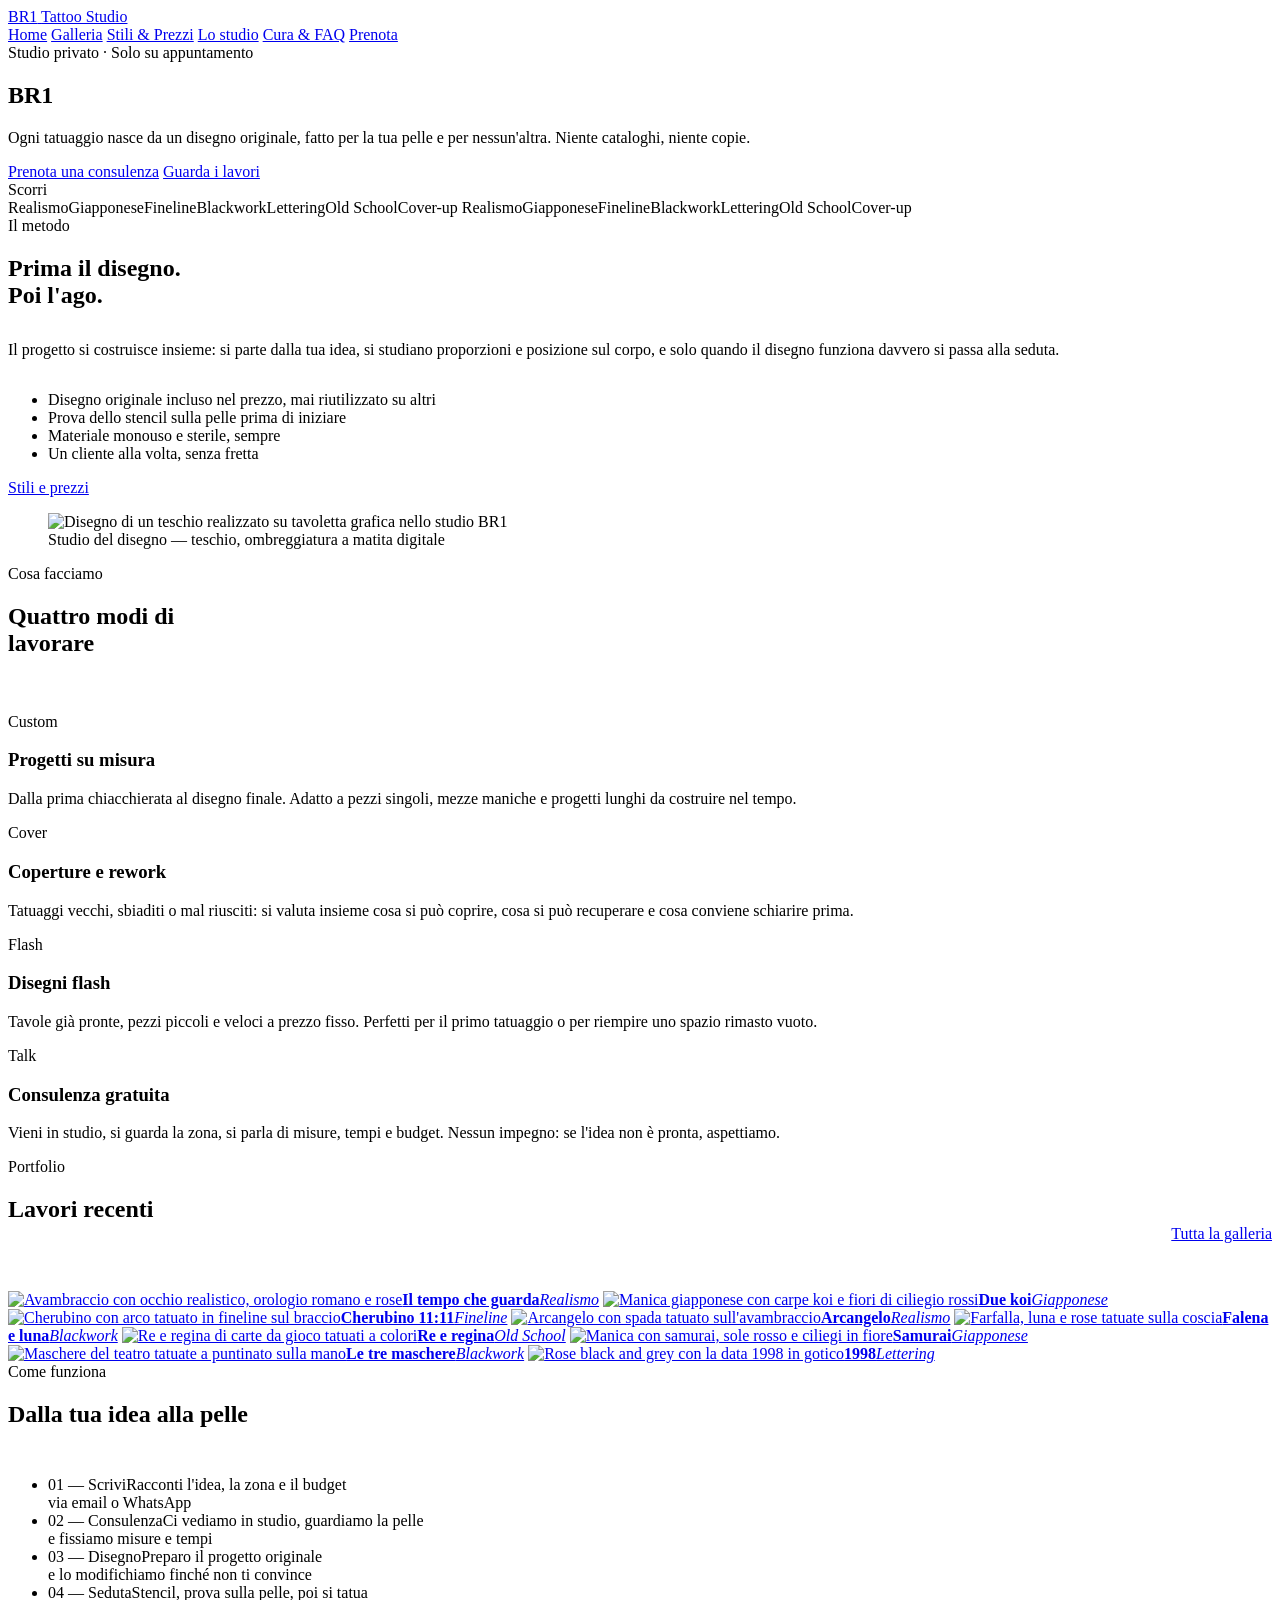
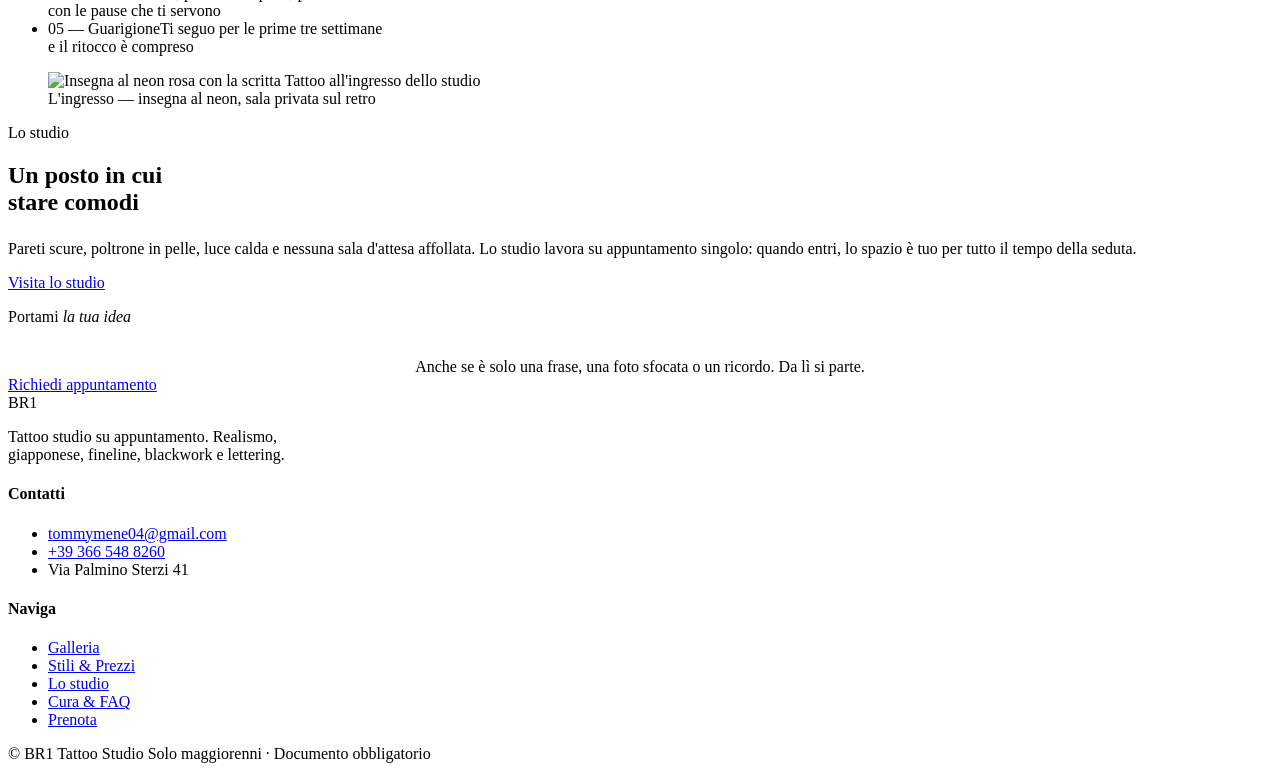
==== index.html @ d2544e3d "Add files via upload" ====
<!DOCTYPE html>
<html lang="it">
<head>
<meta charset="utf-8">
<meta name="viewport" content="width=device-width,initial-scale=1">
<title>BR1 Tattoo Studio — Tatuaggi su misura</title>
<meta name="description" content="BR1 Tattoo Studio: realismo, giapponese, fineline e blackwork. Progetti disegnati su misura, studio privato e su appuntamento in Via Palmino Sterzi 41.">
<link rel="preconnect" href="https://fonts.googleapis.com">
<link rel="preconnect" href="https://fonts.gstatic.com" crossorigin>
<link href="https://fonts.googleapis.com/css2?family=Big+Shoulders+Display:wght@400;700;800&family=Space+Mono:wght@400;700&family=Spectral:ital,wght@0,300;0,400;1,300&family=UnifrakturMaguntia&display=swap" rel="stylesheet">
<link rel="stylesheet" href="css/style.css">
</head>
<body>
<div class="progress"></div>

<header class="site-head">
  <a class="brand" href="index.html">
    <span class="brand__mark">BR1</span>
    <span class="brand__tag">Tattoo Studio</span>
  </a>
  <input type="checkbox" id="nav-toggle" class="nav-toggle" hidden>
  <label class="burger" for="nav-toggle" aria-label="Apri il menu"><span></span><span></span><span></span></label>
  <nav class="nav">
    <a class="is-current" href="index.html">Home</a>
    <a href="galleria.html">Galleria</a>
    <a href="stili.html">Stili &amp; Prezzi</a>
    <a href="studio.html">Lo studio</a>
    <a href="cura.html">Cura &amp; FAQ</a>
    <a href="contatti.html">Prenota</a>
  </nav>
</header>

<main>

  <!-- HERO -->
  <section class="hero">
    <div class="hero__bg" style="background-image:url('img/studio-interno.jpg')"></div>
    <div class="hero__grain"></div>
    <div class="hero__inner">
      <span class="eyebrow">Studio privato · Solo su appuntamento</span>
      <h1 class="hero__title">BR1</h1>
      <div class="hero__meta">
        <p class="lead">Ogni tatuaggio nasce da un disegno originale, fatto per la tua pelle e per nessun'altra. Niente cataloghi, niente copie.</p>
        <div class="btn-row" style="margin:0">
          <a class="btn btn--neon" href="contatti.html"><span>Prenota una consulenza</span></a>
          <a class="btn" href="galleria.html"><span>Guarda i lavori</span></a>
        </div>
      </div>
    </div>
    <span class="hero__scroll">Scorri</span>
  </section>

  <!-- MARQUEE -->
  <div class="marquee" aria-hidden="true">
    <div class="marquee__track">
      <span>Realismo</span><span>Giapponese</span><span>Fineline</span><span>Blackwork</span><span>Lettering</span><span>Old School</span><span>Cover-up</span>
      <span>Realismo</span><span>Giapponese</span><span>Fineline</span><span>Blackwork</span><span>Lettering</span><span>Old School</span><span>Cover-up</span>
    </div>
  </div>

  <!-- MANIFESTO -->
  <section class="section">
    <div class="wrap split split--wide-left">
      <div class="reveal">
        <span class="eyebrow">Il metodo</span>
        <h2 class="mask"><span>Prima il disegno.<br>Poi l'ago.</span></h2>
        <div class="ink-line" style="margin:2rem 0"></div>
        <p class="lead">Il progetto si costruisce insieme: si parte dalla tua idea, si studiano proporzioni e posizione sul corpo, e solo quando il disegno funziona davvero si passa alla seduta.</p>
        <ul class="ticks" style="margin-top:2rem">
          <li>Disegno originale incluso nel prezzo, mai riutilizzato su altri</li>
          <li>Prova dello stencil sulla pelle prima di iniziare</li>
          <li>Materiale monouso e sterile, sempre</li>
          <li>Un cliente alla volta, senza fretta</li>
        </ul>
        <div class="btn-row"><a class="btn" href="stili.html"><span>Stili e prezzi</span></a></div>
      </div>
      <figure class="figure reveal" data-d="2">
        <img src="img/disegno-teschio.jpg" alt="Disegno di un teschio realizzato su tavoletta grafica nello studio BR1">
        <figcaption>Studio del disegno — teschio, ombreggiatura a matita digitale</figcaption>
      </figure>
    </div>
  </section>

  <!-- SERVIZI -->
  <section class="section panel">
    <div class="panel__bg" style="background-image:url('img/inchiostro.jpg')"></div>
    <div class="wrap">
      <span class="eyebrow reveal">Cosa facciamo</span>
      <h2 class="reveal" style="max-width:16ch">Quattro modi di lavorare</h2>
      <div class="grid grid--3" style="margin-top:3.5rem">
        <article class="card reveal">
          <span class="card__num">Custom</span>
          <h3>Progetti su misura</h3>
          <p>Dalla prima chiacchierata al disegno finale. Adatto a pezzi singoli, mezze maniche e progetti lunghi da costruire nel tempo.</p>
        </article>
        <article class="card reveal" data-d="1">
          <span class="card__num">Cover</span>
          <h3>Coperture e rework</h3>
          <p>Tatuaggi vecchi, sbiaditi o mal riusciti: si valuta insieme cosa si può coprire, cosa si può recuperare e cosa conviene schiarire prima.</p>
        </article>
        <article class="card reveal" data-d="2">
          <span class="card__num">Flash</span>
          <h3>Disegni flash</h3>
          <p>Tavole già pronte, pezzi piccoli e veloci a prezzo fisso. Perfetti per il primo tatuaggio o per riempire uno spazio rimasto vuoto.</p>
        </article>
        <article class="card reveal" data-d="3">
          <span class="card__num">Talk</span>
          <h3>Consulenza gratuita</h3>
          <p>Vieni in studio, si guarda la zona, si parla di misure, tempi e budget. Nessun impegno: se l'idea non è pronta, aspettiamo.</p>
        </article>
      </div>
    </div>
  </section>

  <!-- LAVORI RECENTI -->
  <section class="section">
    <div class="wrap">
      <div style="display:flex;flex-wrap:wrap;gap:1.5rem;justify-content:space-between;align-items:flex-end;margin-bottom:3rem">
        <div class="reveal">
          <span class="eyebrow">Portfolio</span>
          <h2 class="mask"><span>Lavori recenti</span></h2>
        </div>
        <a class="btn reveal" href="galleria.html"><span>Tutta la galleria</span></a>
      </div>
      <div class="works">
        <a class="work reveal" href="galleria.html"><img src="img/realismo-occhio-orologio.jpg" alt="Avambraccio con occhio realistico, orologio romano e rose"><span class="work__label"><strong>Il tempo che guarda</strong><em>Realismo</em></span></a>
        <a class="work reveal" data-d="1" href="galleria.html"><img src="img/giapponese-koi.jpg" alt="Manica giapponese con carpe koi e fiori di ciliegio rossi"><span class="work__label"><strong>Due koi</strong><em>Giapponese</em></span></a>
        <a class="work reveal" data-d="2" href="galleria.html"><img src="img/fineline-cherubino.jpg" alt="Cherubino con arco tatuato in fineline sul braccio"><span class="work__label"><strong>Cherubino 11:11</strong><em>Fineline</em></span></a>
        <a class="work reveal" href="galleria.html"><img src="img/realismo-arcangelo.jpg" alt="Arcangelo con spada tatuato sull'avambraccio"><span class="work__label"><strong>Arcangelo</strong><em>Realismo</em></span></a>
        <a class="work reveal" data-d="1" href="galleria.html"><img src="img/dark-farfalla.jpg" alt="Farfalla, luna e rose tatuate sulla coscia"><span class="work__label"><strong>Falena e luna</strong><em>Blackwork</em></span></a>
        <a class="work reveal" data-d="2" href="galleria.html"><img src="img/oldschool-carte.jpg" alt="Re e regina di carte da gioco tatuati a colori"><span class="work__label"><strong>Re e regina</strong><em>Old School</em></span></a>
        <a class="work reveal" href="galleria.html"><img src="img/giapponese-samurai.jpg" alt="Manica con samurai, sole rosso e ciliegi in fiore"><span class="work__label"><strong>Samurai</strong><em>Giapponese</em></span></a>
        <a class="work reveal" data-d="1" href="galleria.html"><img src="img/blackwork-maschere.jpg" alt="Maschere del teatro tatuate a puntinato sulla mano"><span class="work__label"><strong>Le tre maschere</strong><em>Blackwork</em></span></a>
        <a class="work reveal" data-d="2" href="galleria.html"><img src="img/lettering-1998.jpg" alt="Rose black and grey con la data 1998 in gotico"><span class="work__label"><strong>1998</strong><em>Lettering</em></span></a>
      </div>
    </div>
  </section>

  <!-- PROCESSO -->
  <section class="section panel panel--oxide">
    <div class="panel__bg" style="background-image:url('img/stencil.jpg')"></div>
    <div class="wrap">
      <span class="eyebrow reveal">Come funziona</span>
      <h2 class="reveal">Dalla tua idea alla pelle</h2>
      <ul class="list-lines" style="margin-top:3rem">
        <li class="reveal"><span>01 — Scrivi</span><span>Racconti l'idea, la zona e il budget<br>via email o WhatsApp</span></li>
        <li class="reveal" data-d="1"><span>02 — Consulenza</span><span>Ci vediamo in studio, guardiamo la pelle<br>e fissiamo misure e tempi</span></li>
        <li class="reveal" data-d="2"><span>03 — Disegno</span><span>Preparo il progetto originale<br>e lo modifichiamo finché non ti convince</span></li>
        <li class="reveal" data-d="3"><span>04 — Seduta</span><span>Stencil, prova sulla pelle, poi si tatua<br>con le pause che ti servono</span></li>
        <li class="reveal" data-d="4"><span>05 — Guarigione</span><span>Ti seguo per le prime tre settimane<br>e il ritocco è compreso</span></li>
      </ul>
    </div>
  </section>

  <!-- STUDIO -->
  <section class="section">
    <div class="wrap split split--wide-right">
      <figure class="figure reveal">
        <img src="img/insegna-neon.jpg" alt="Insegna al neon rosa con la scritta Tattoo all'ingresso dello studio">
        <figcaption>L'ingresso — insegna al neon, sala privata sul retro</figcaption>
      </figure>
      <div class="reveal" data-d="1">
        <span class="eyebrow">Lo studio</span>
        <h2 class="mask"><span>Un posto in cui<br>stare comodi</span></h2>
        <p class="lead" style="margin-top:1.5rem">Pareti scure, poltrone in pelle, luce calda e nessuna sala d'attesa affollata. Lo studio lavora su appuntamento singolo: quando entri, lo spazio è tuo per tutto il tempo della seduta.</p>
        <div class="btn-row"><a class="btn" href="studio.html"><span>Visita lo studio</span></a></div>
      </div>
    </div>
  </section>

  <!-- CTA -->
  <section class="section cta-band panel">
    <div class="panel__bg" style="background-image:url('img/sessione-schiena.jpg')"></div>
    <div class="wrap">
      <p class="huge mask"><span>Portami <em>la tua idea</em></span></p>
      <p class="lead reveal" style="margin:2rem auto 0;text-align:center">Anche se è solo una frase, una foto sfocata o un ricordo. Da lì si parte.</p>
      <div class="btn-row reveal" style="justify-content:center"><a class="btn btn--neon" href="contatti.html"><span>Richiedi appuntamento</span></a></div>
    </div>
  </section>

</main>

<footer class="site-foot">
  <div class="wrap">
    <div class="foot-grid">
      <div>
        <span class="foot-mark">BR1</span>
        <p class="muted" style="max-width:38ch">Tattoo studio su appuntamento. Realismo, giapponese, fineline, blackwork e lettering.</p>
      </div>
      <div>
        <h4>Contatti</h4>
        <ul>
          <li><a href="mailto:tommymene04@gmail.com">tommymene04@gmail.com</a></li>
          <li><a href="tel:+393665488260">+39 366 548 8260</a></li>
          <li class="muted">Via Palmino Sterzi 41</li>
        </ul>
      </div>
      <div>
        <h4>Naviga</h4>
        <ul>
          <li><a href="galleria.html">Galleria</a></li>
          <li><a href="stili.html">Stili &amp; Prezzi</a></li>
          <li><a href="studio.html">Lo studio</a></li>
          <li><a href="cura.html">Cura &amp; FAQ</a></li>
          <li><a href="contatti.html">Prenota</a></li>
        </ul>
      </div>
    </div>
    <div class="foot-bottom">
      <span>© <span data-year></span> BR1 Tattoo Studio</span>
      <span>Solo maggiorenni · Documento obbligatorio</span>
    </div>
  </div>
</footer>

<script src="js/main.js"></script>
</body>
</html>
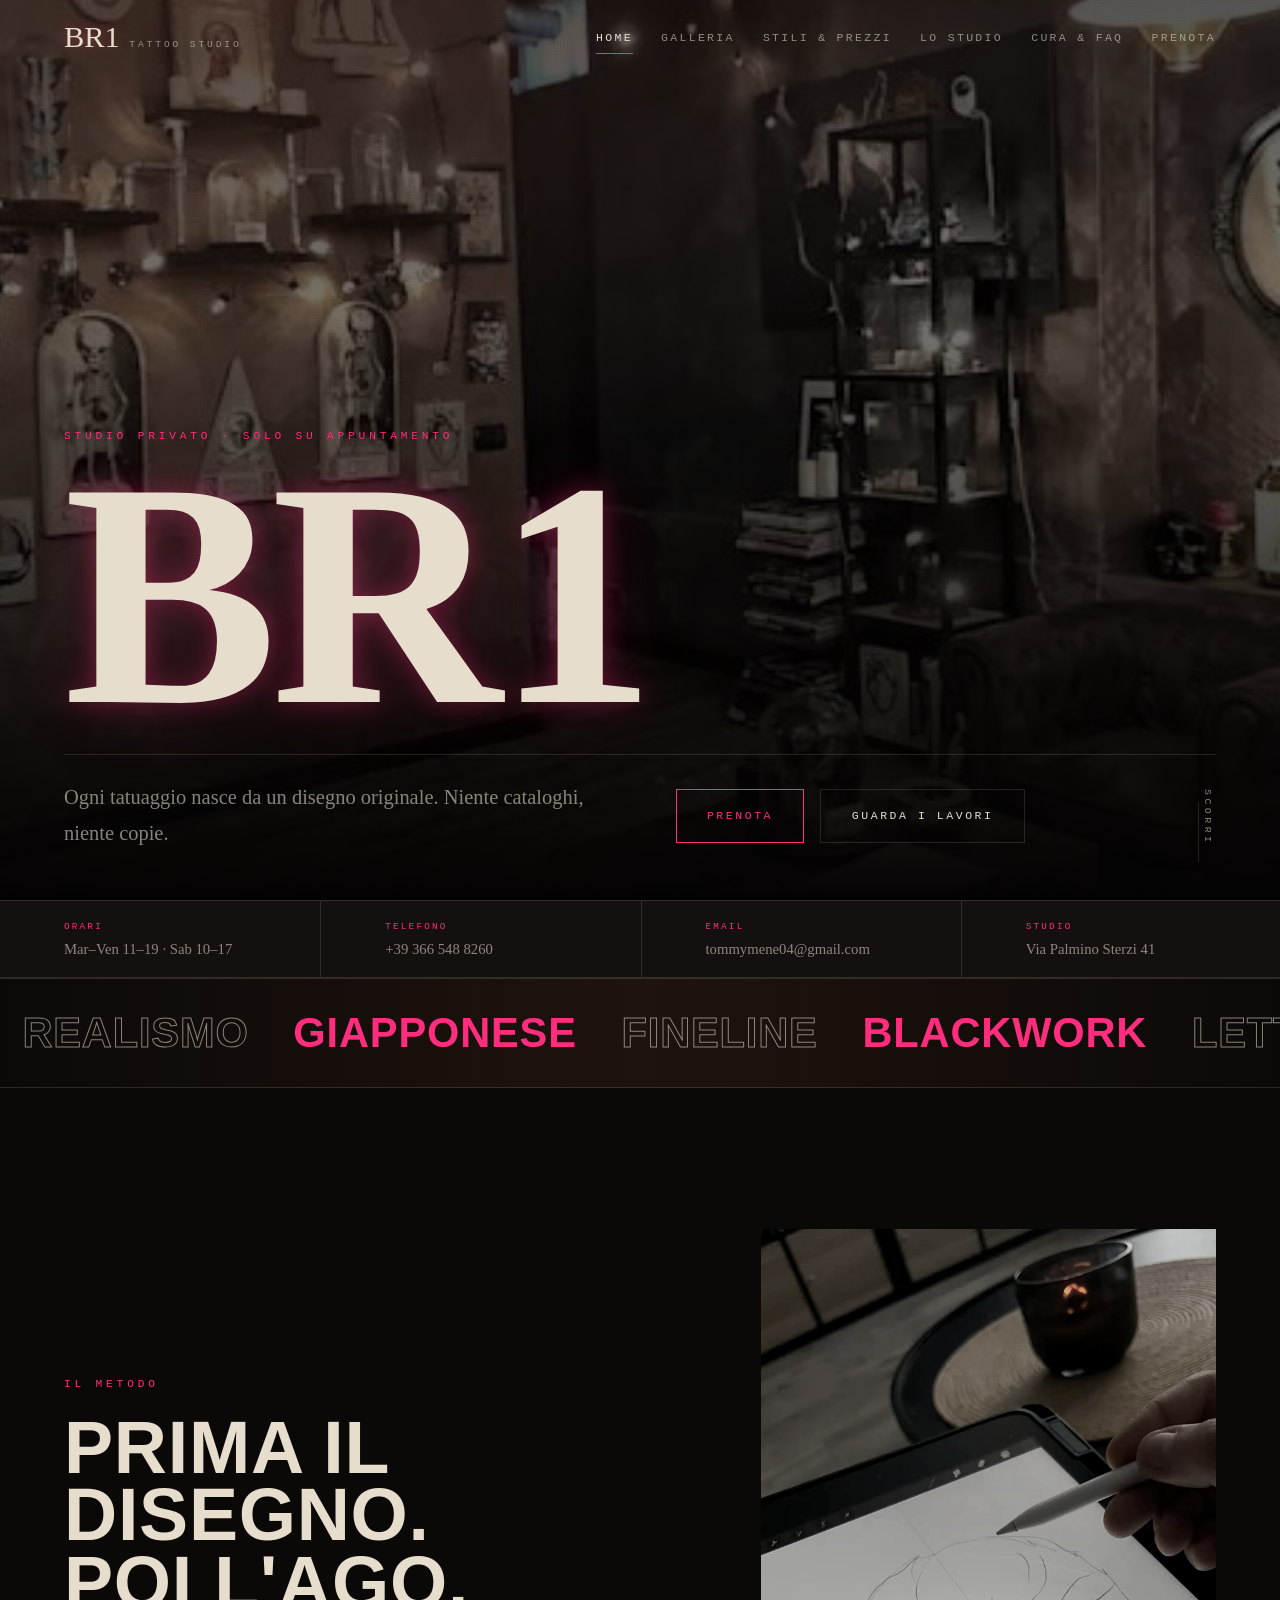
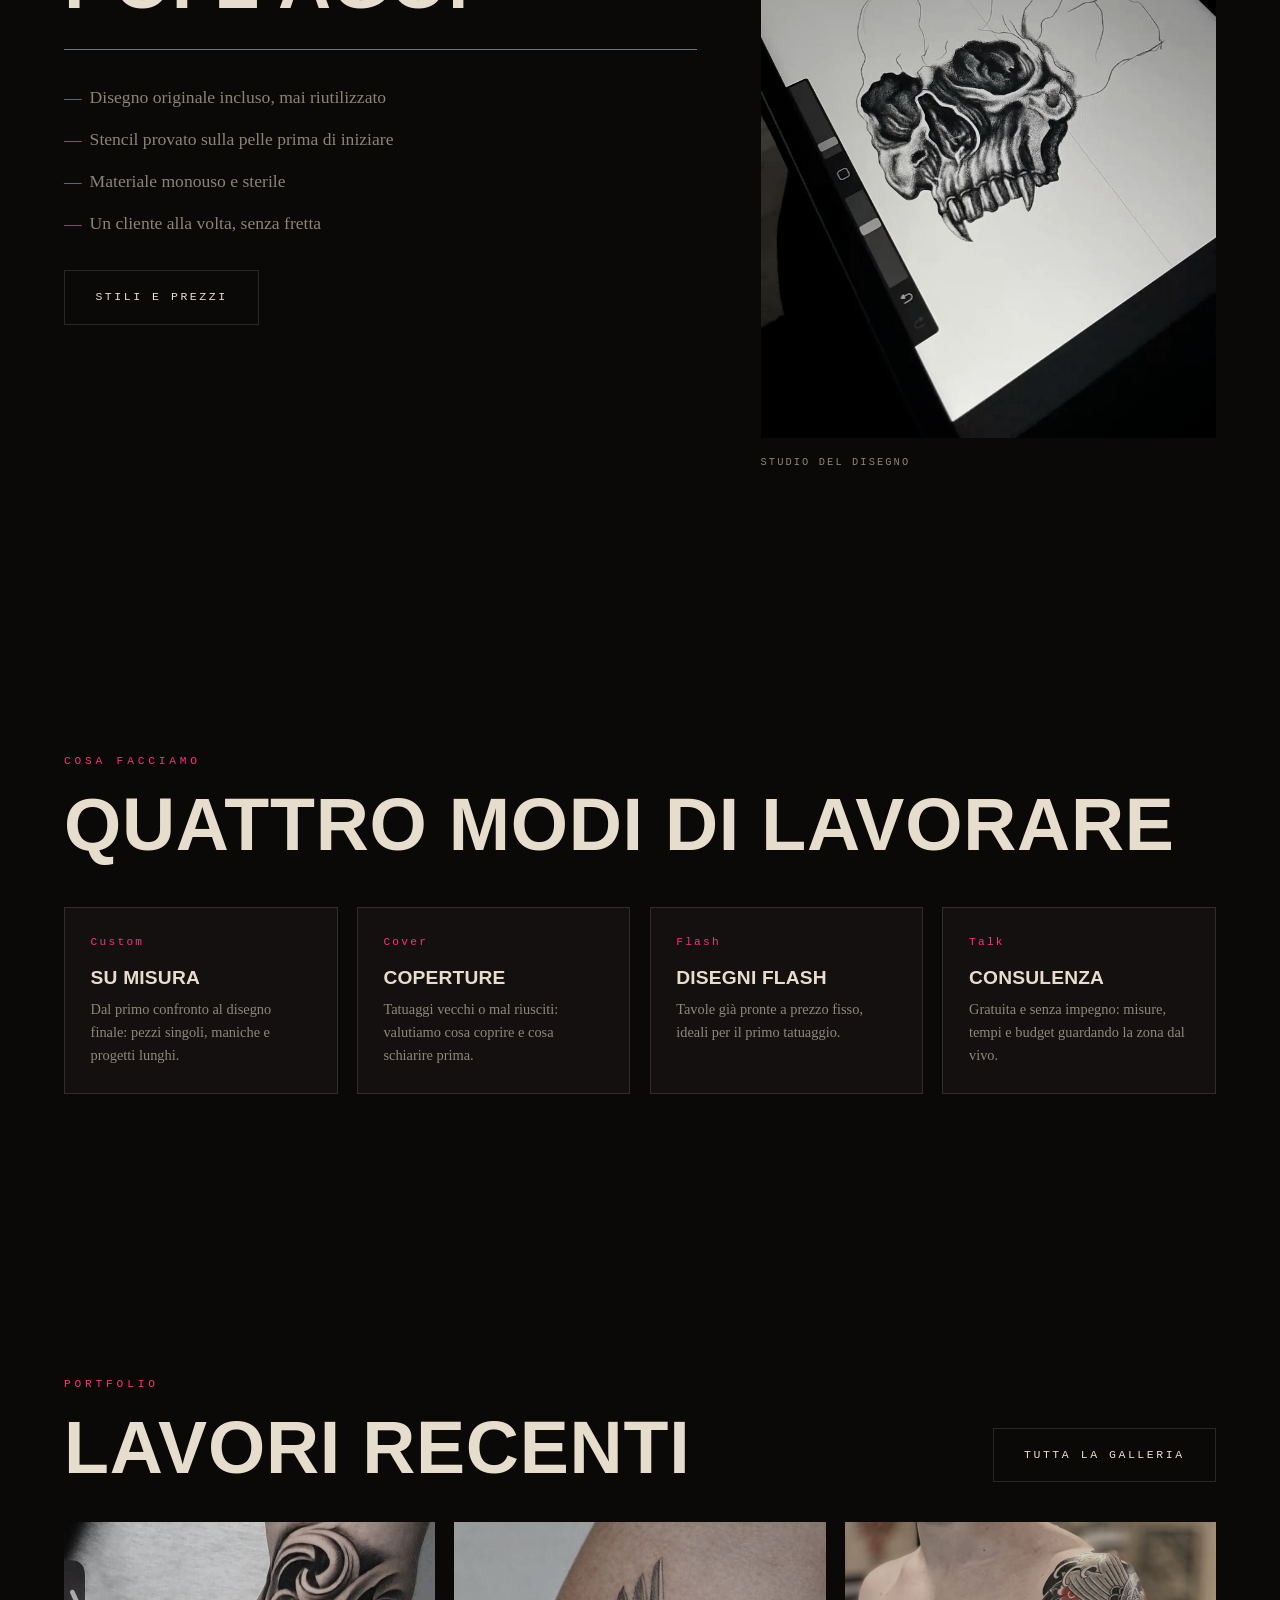
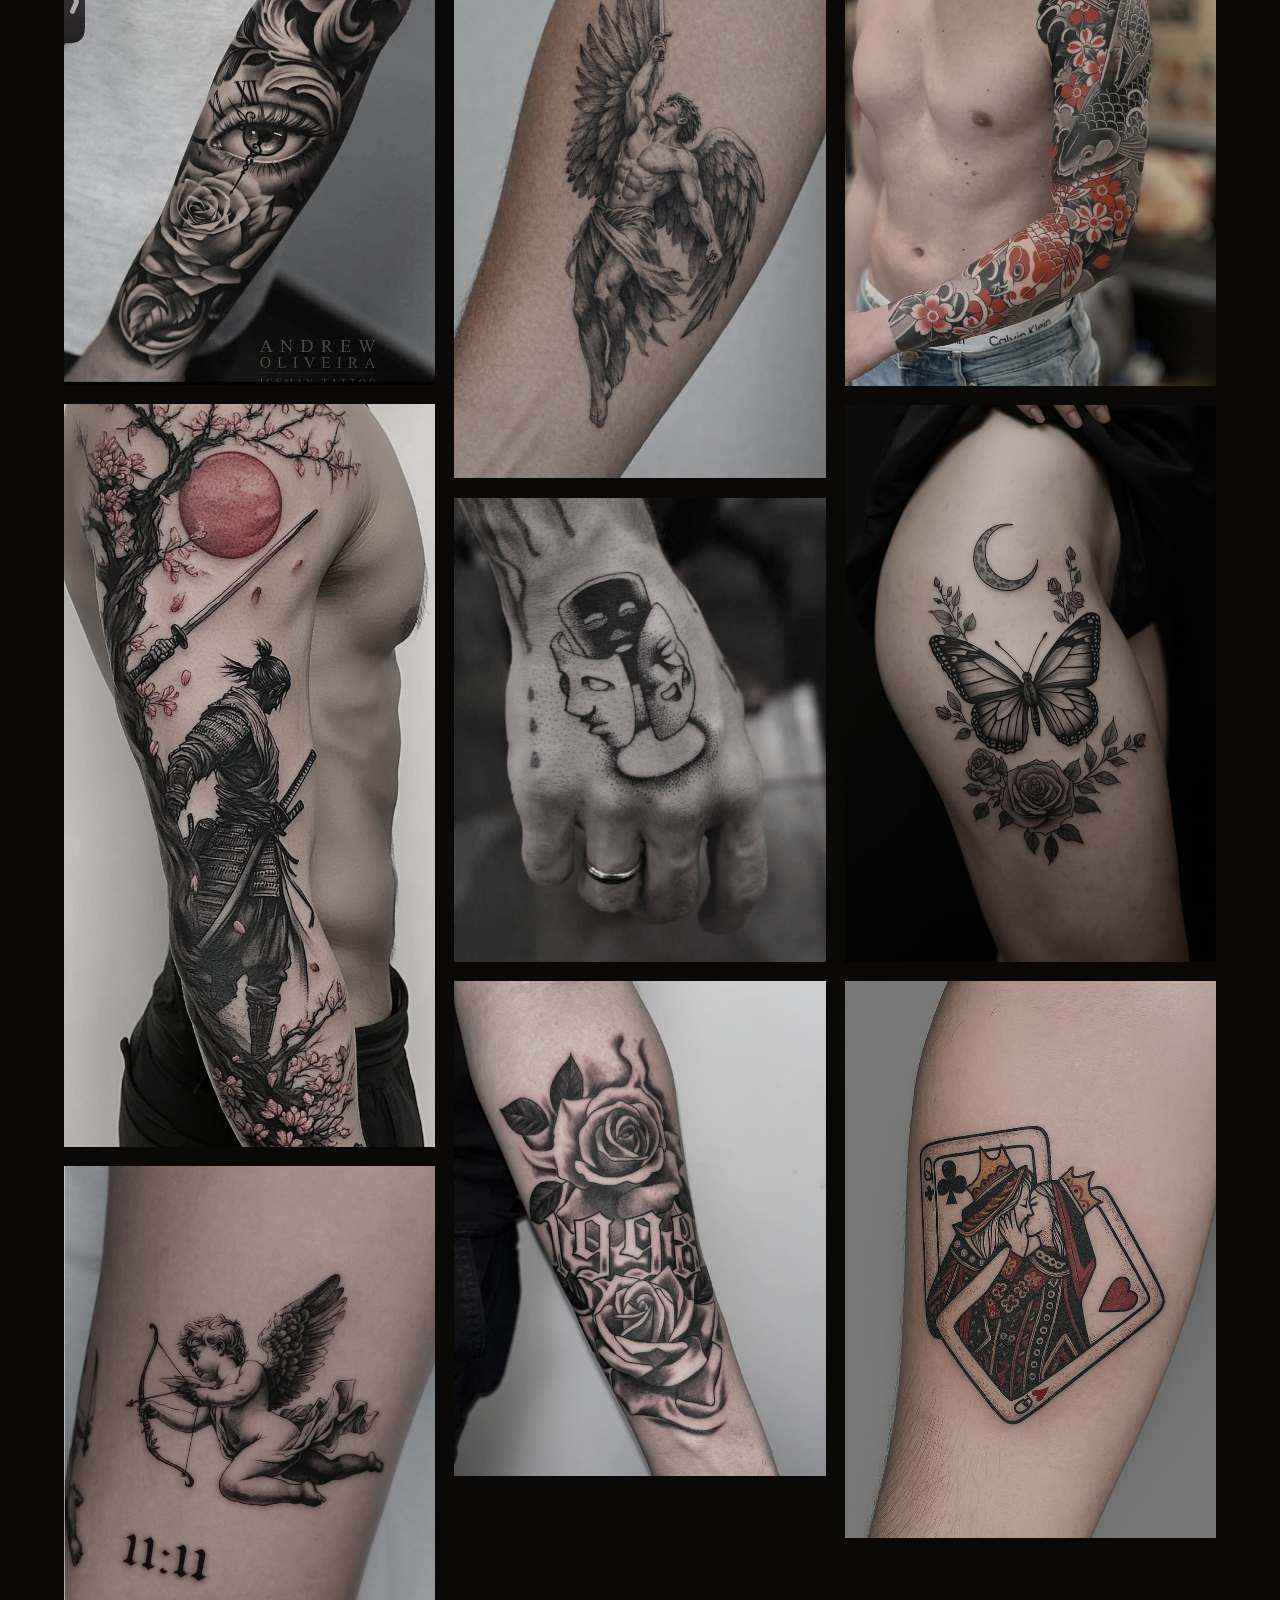
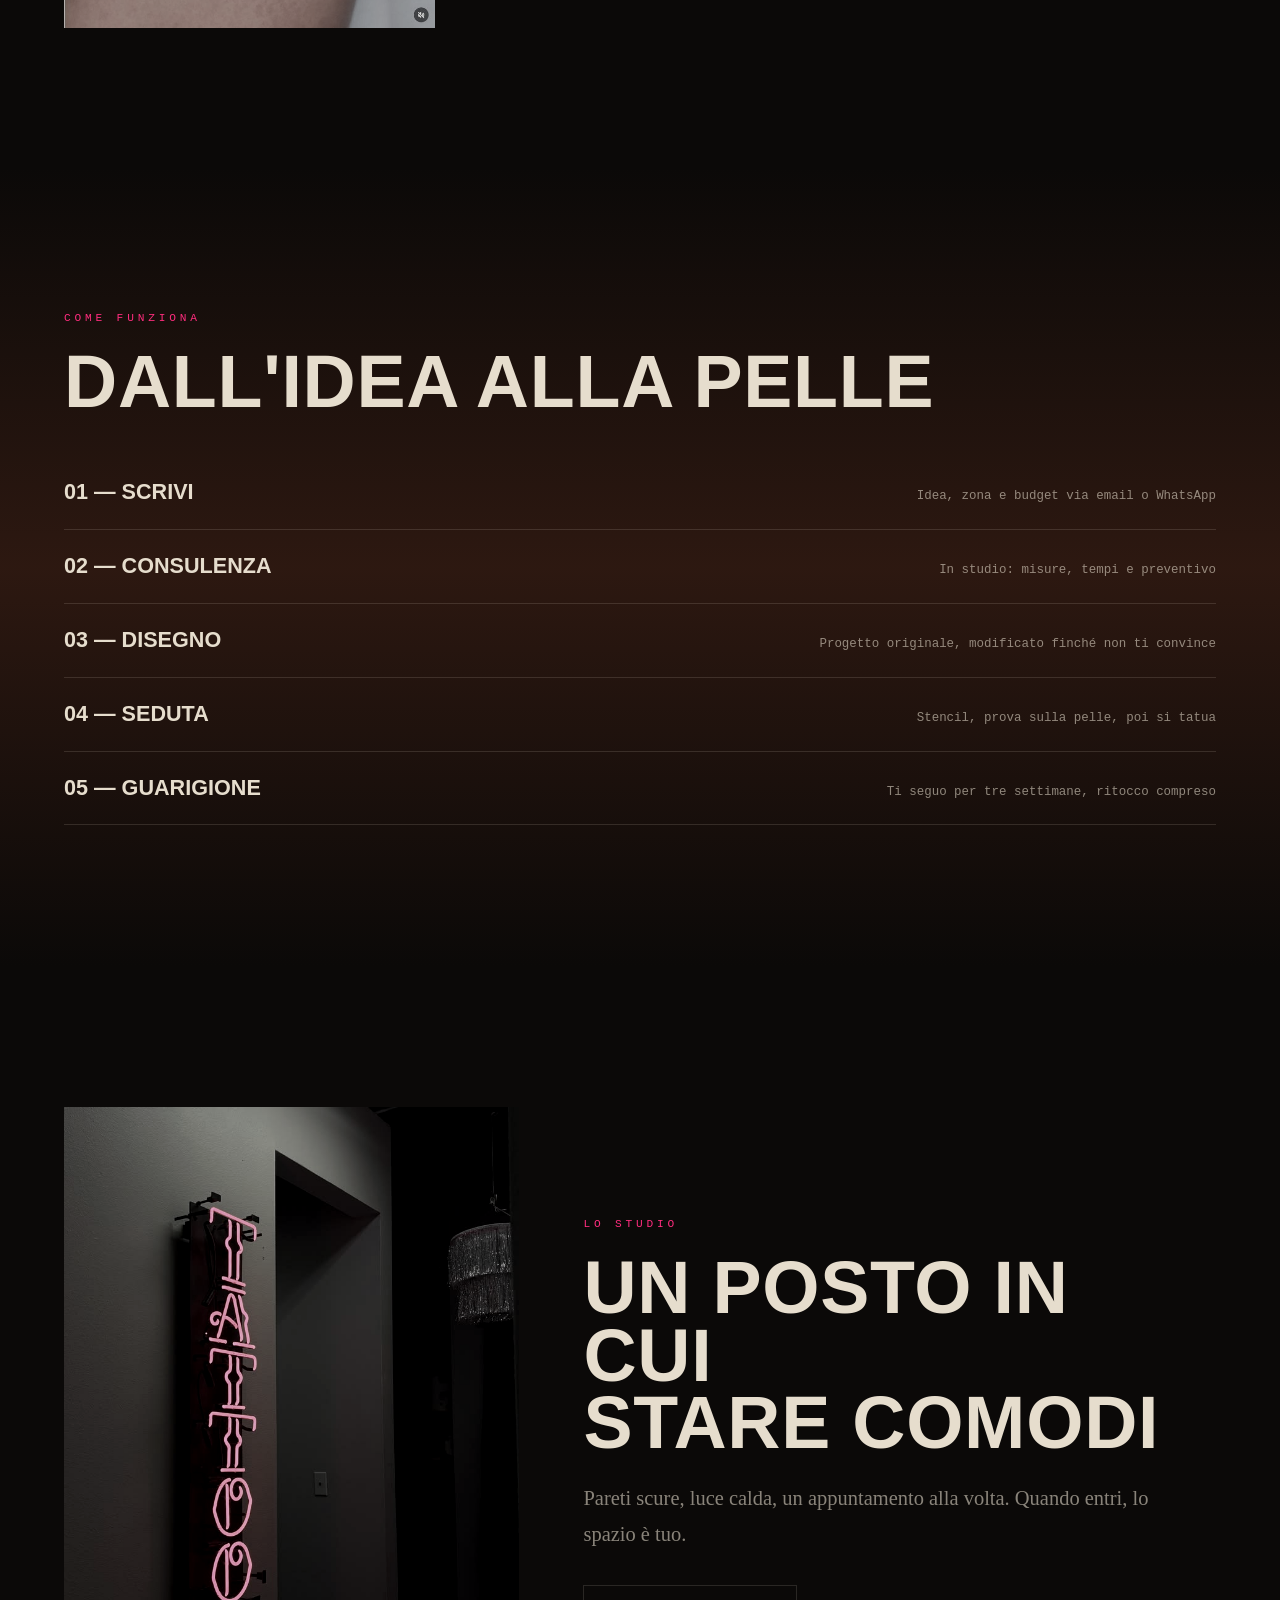
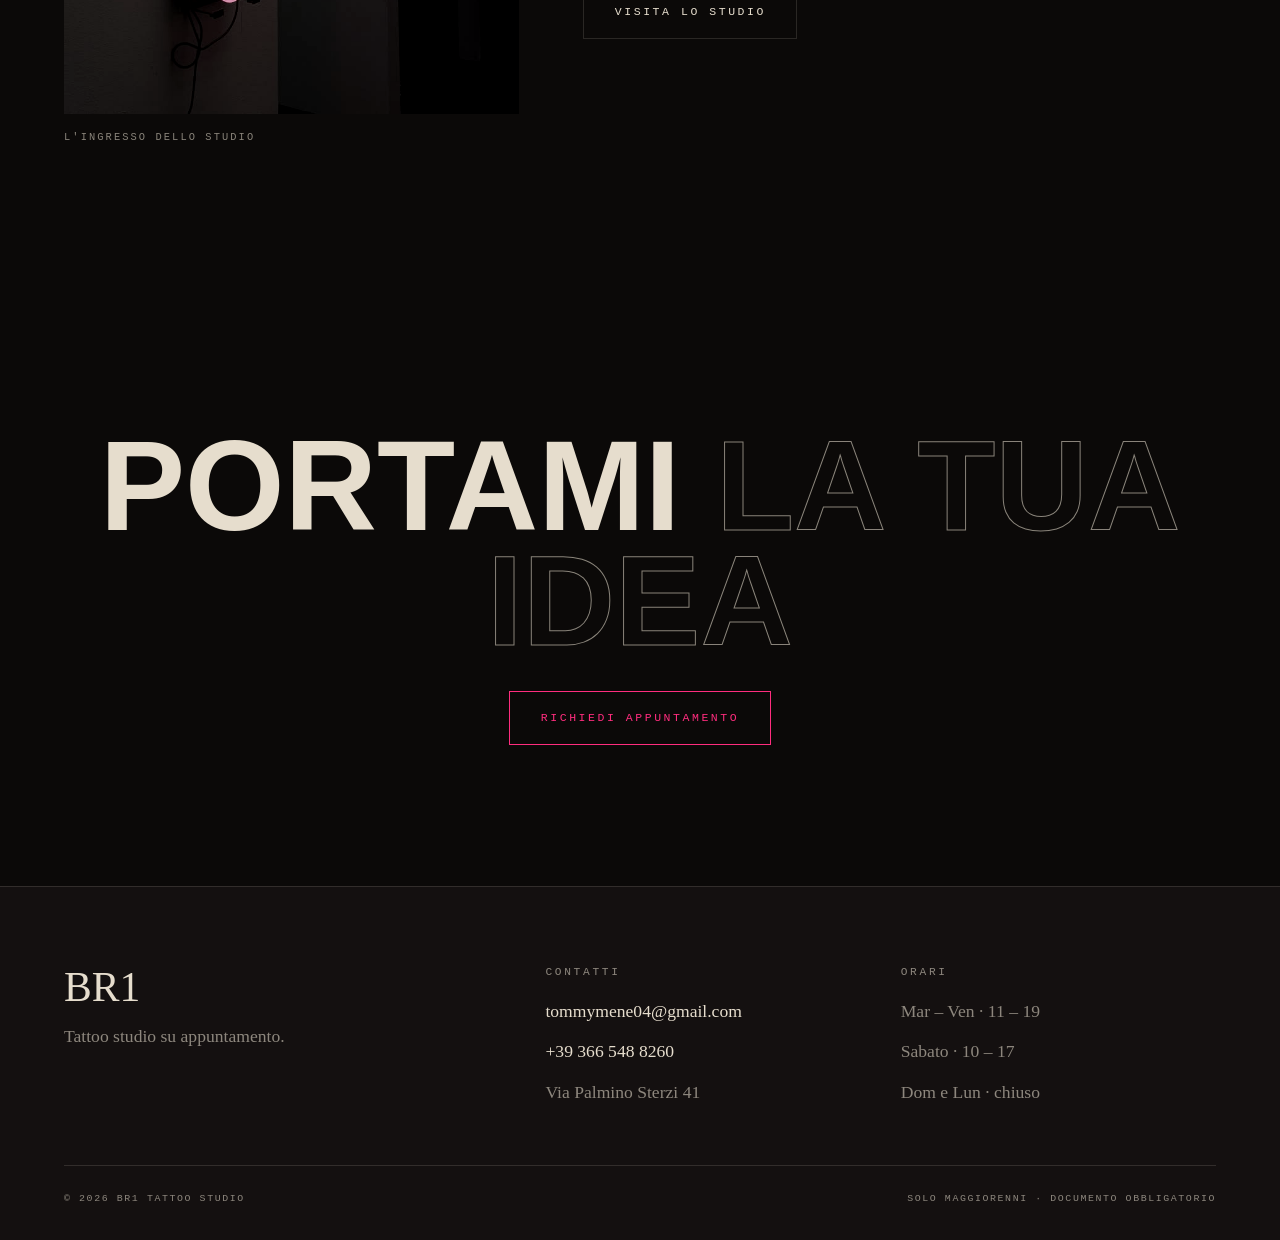
==== commit 237aa751: "Add files via upload" ====
--- a/index.html
+++ b/index.html
@@ -4,7 +4,17 @@
 <meta charset="utf-8">
 <meta name="viewport" content="width=device-width,initial-scale=1">
 <title>BR1 Tattoo Studio — Tatuaggi su misura</title>
-<meta name="description" content="BR1 Tattoo Studio: realismo, giapponese, fineline e blackwork. Progetti disegnati su misura, studio privato e su appuntamento in Via Palmino Sterzi 41.">
+<meta name="description" content="Studio di tatuaggi su appuntamento. Realismo, giapponese, fineline, blackwork. Via Palmino Sterzi 41.">
+<meta name="theme-color" content="#0B0908">
+<link rel="icon" href="favicon.png" type="image/png">
+<link rel="apple-touch-icon" href="apple-touch-icon.png">
+<meta property="og:type" content="website">
+<meta property="og:site_name" content="BR1 Tattoo Studio">
+<meta property="og:title" content="BR1 Tattoo Studio">
+<meta property="og:description" content="Tatuaggi su misura. Realismo, giapponese, fineline, blackwork. Solo su appuntamento.">
+<meta property="og:image" content="https://ESEMPIO.IT/og-preview.jpg">
+<meta property="og:url" content="https://ESEMPIO.IT/">
+<meta name="twitter:card" content="summary_large_image">
 <link rel="preconnect" href="https://fonts.googleapis.com">
 <link rel="preconnect" href="https://fonts.gstatic.com" crossorigin>
 <link href="https://fonts.googleapis.com/css2?family=Big+Shoulders+Display:wght@400;700;800&family=Space+Mono:wght@400;700&family=Spectral:ital,wght@0,300;0,400;1,300&family=UnifrakturMaguntia&display=swap" rel="stylesheet">
@@ -14,10 +24,7 @@
 <div class="progress"></div>
 
 <header class="site-head">
-  <a class="brand" href="index.html">
-    <span class="brand__mark">BR1</span>
-    <span class="brand__tag">Tattoo Studio</span>
-  </a>
+  <a class="brand" href="index.html"><span class="brand__mark">BR1</span><span class="brand__tag">Tattoo Studio</span></a>
   <input type="checkbox" id="nav-toggle" class="nav-toggle" hidden>
   <label class="burger" for="nav-toggle" aria-label="Apri il menu"><span></span><span></span><span></span></label>
   <nav class="nav">
@@ -32,7 +39,6 @@
 
 <main>
 
-  <!-- HERO -->
   <section class="hero">
     <div class="hero__bg" style="background-image:url('img/studio-interno.jpg')"></div>
     <div class="hero__grain"></div>
@@ -40,9 +46,9 @@
       <span class="eyebrow">Studio privato · Solo su appuntamento</span>
       <h1 class="hero__title">BR1</h1>
       <div class="hero__meta">
-        <p class="lead">Ogni tatuaggio nasce da un disegno originale, fatto per la tua pelle e per nessun'altra. Niente cataloghi, niente copie.</p>
+        <p class="lead">Ogni tatuaggio nasce da un disegno originale. Niente cataloghi, niente copie.</p>
         <div class="btn-row" style="margin:0">
-          <a class="btn btn--neon" href="contatti.html"><span>Prenota una consulenza</span></a>
+          <a class="btn btn--neon" href="contatti.html"><span>Prenota</span></a>
           <a class="btn" href="galleria.html"><span>Guarda i lavori</span></a>
         </div>
       </div>
@@ -50,7 +56,14 @@
     <span class="hero__scroll">Scorri</span>
   </section>
 
-  <!-- MARQUEE -->
+  <!-- STRISCIA INFO -->
+  <div class="strip">
+    <div><b>Orari</b><span>Mar–Ven 11–19 · Sab 10–17</span></div>
+    <a href="tel:+393665488260"><b>Telefono</b><span>+39 366 548 8260</span></a>
+    <a href="mailto:tommymene04@gmail.com"><b>Email</b><span>tommymene04@gmail.com</span></a>
+    <div><b>Studio</b><span>Via Palmino Sterzi 41</span></div>
+  </div>
+
   <div class="marquee" aria-hidden="true">
     <div class="marquee__track">
       <span>Realismo</span><span>Giapponese</span><span>Fineline</span><span>Blackwork</span><span>Lettering</span><span>Old School</span><span>Cover-up</span>
@@ -58,25 +71,24 @@
     </div>
   </div>
 
-  <!-- MANIFESTO -->
+  <!-- METODO -->
   <section class="section">
     <div class="wrap split split--wide-left">
       <div class="reveal">
         <span class="eyebrow">Il metodo</span>
         <h2 class="mask"><span>Prima il disegno.<br>Poi l'ago.</span></h2>
         <div class="ink-line" style="margin:2rem 0"></div>
-        <p class="lead">Il progetto si costruisce insieme: si parte dalla tua idea, si studiano proporzioni e posizione sul corpo, e solo quando il disegno funziona davvero si passa alla seduta.</p>
-        <ul class="ticks" style="margin-top:2rem">
-          <li>Disegno originale incluso nel prezzo, mai riutilizzato su altri</li>
-          <li>Prova dello stencil sulla pelle prima di iniziare</li>
-          <li>Materiale monouso e sterile, sempre</li>
+        <ul class="ticks">
+          <li>Disegno originale incluso, mai riutilizzato</li>
+          <li>Stencil provato sulla pelle prima di iniziare</li>
+          <li>Materiale monouso e sterile</li>
           <li>Un cliente alla volta, senza fretta</li>
         </ul>
         <div class="btn-row"><a class="btn" href="stili.html"><span>Stili e prezzi</span></a></div>
       </div>
       <figure class="figure reveal" data-d="2">
-        <img src="img/disegno-teschio.jpg" alt="Disegno di un teschio realizzato su tavoletta grafica nello studio BR1">
-        <figcaption>Studio del disegno — teschio, ombreggiatura a matita digitale</figcaption>
+        <img src="img/disegno-teschio.jpg" alt="Disegno di un teschio realizzato su tavoletta grafica">
+        <figcaption>Studio del disegno</figcaption>
       </figure>
     </div>
   </section>
@@ -86,52 +98,49 @@
     <div class="panel__bg" style="background-image:url('img/inchiostro.jpg')"></div>
     <div class="wrap">
       <span class="eyebrow reveal">Cosa facciamo</span>
-      <h2 class="reveal" style="max-width:16ch">Quattro modi di lavorare</h2>
-      <div class="grid grid--3" style="margin-top:3.5rem">
+      <h2 class="reveal">Quattro modi di lavorare</h2>
+      <div class="grid grid--4" style="margin-top:3rem">
         <article class="card reveal">
           <span class="card__num">Custom</span>
-          <h3>Progetti su misura</h3>
-          <p>Dalla prima chiacchierata al disegno finale. Adatto a pezzi singoli, mezze maniche e progetti lunghi da costruire nel tempo.</p>
+          <h3>Su misura</h3>
+          <p>Dal primo confronto al disegno finale: pezzi singoli, maniche e progetti lunghi.</p>
         </article>
         <article class="card reveal" data-d="1">
           <span class="card__num">Cover</span>
-          <h3>Coperture e rework</h3>
-          <p>Tatuaggi vecchi, sbiaditi o mal riusciti: si valuta insieme cosa si può coprire, cosa si può recuperare e cosa conviene schiarire prima.</p>
+          <h3>Coperture</h3>
+          <p>Tatuaggi vecchi o mal riusciti: valutiamo cosa coprire e cosa schiarire prima.</p>
         </article>
         <article class="card reveal" data-d="2">
           <span class="card__num">Flash</span>
           <h3>Disegni flash</h3>
-          <p>Tavole già pronte, pezzi piccoli e veloci a prezzo fisso. Perfetti per il primo tatuaggio o per riempire uno spazio rimasto vuoto.</p>
+          <p>Tavole già pronte a prezzo fisso, ideali per il primo tatuaggio.</p>
         </article>
         <article class="card reveal" data-d="3">
           <span class="card__num">Talk</span>
-          <h3>Consulenza gratuita</h3>
-          <p>Vieni in studio, si guarda la zona, si parla di misure, tempi e budget. Nessun impegno: se l'idea non è pronta, aspettiamo.</p>
-        </article>
-      </div>
-    </div>
-  </section>
-
-  <!-- LAVORI RECENTI -->
+          <h3>Consulenza</h3>
+          <p>Gratuita e senza impegno: misure, tempi e budget guardando la zona dal vivo.</p>
+        </article>
+      </div>
+    </div>
+  </section>
+
+  <!-- LAVORI -->
   <section class="section">
     <div class="wrap">
-      <div style="display:flex;flex-wrap:wrap;gap:1.5rem;justify-content:space-between;align-items:flex-end;margin-bottom:3rem">
-        <div class="reveal">
-          <span class="eyebrow">Portfolio</span>
-          <h2 class="mask"><span>Lavori recenti</span></h2>
-        </div>
+      <div style="display:flex;flex-wrap:wrap;gap:1.5rem;justify-content:space-between;align-items:flex-end;margin-bottom:2.5rem">
+        <div class="reveal"><span class="eyebrow">Portfolio</span><h2 class="mask"><span>Lavori recenti</span></h2></div>
         <a class="btn reveal" href="galleria.html"><span>Tutta la galleria</span></a>
       </div>
       <div class="works">
-        <a class="work reveal" href="galleria.html"><img src="img/realismo-occhio-orologio.jpg" alt="Avambraccio con occhio realistico, orologio romano e rose"><span class="work__label"><strong>Il tempo che guarda</strong><em>Realismo</em></span></a>
-        <a class="work reveal" data-d="1" href="galleria.html"><img src="img/giapponese-koi.jpg" alt="Manica giapponese con carpe koi e fiori di ciliegio rossi"><span class="work__label"><strong>Due koi</strong><em>Giapponese</em></span></a>
-        <a class="work reveal" data-d="2" href="galleria.html"><img src="img/fineline-cherubino.jpg" alt="Cherubino con arco tatuato in fineline sul braccio"><span class="work__label"><strong>Cherubino 11:11</strong><em>Fineline</em></span></a>
-        <a class="work reveal" href="galleria.html"><img src="img/realismo-arcangelo.jpg" alt="Arcangelo con spada tatuato sull'avambraccio"><span class="work__label"><strong>Arcangelo</strong><em>Realismo</em></span></a>
-        <a class="work reveal" data-d="1" href="galleria.html"><img src="img/dark-farfalla.jpg" alt="Farfalla, luna e rose tatuate sulla coscia"><span class="work__label"><strong>Falena e luna</strong><em>Blackwork</em></span></a>
-        <a class="work reveal" data-d="2" href="galleria.html"><img src="img/oldschool-carte.jpg" alt="Re e regina di carte da gioco tatuati a colori"><span class="work__label"><strong>Re e regina</strong><em>Old School</em></span></a>
-        <a class="work reveal" href="galleria.html"><img src="img/giapponese-samurai.jpg" alt="Manica con samurai, sole rosso e ciliegi in fiore"><span class="work__label"><strong>Samurai</strong><em>Giapponese</em></span></a>
+        <a class="work reveal" href="galleria.html"><img src="img/realismo-occhio-orologio.jpg" alt="Occhio realistico con orologio e rose sull'avambraccio"><span class="work__label"><strong>Il tempo che guarda</strong><em>Realismo</em></span></a>
+        <a class="work reveal" data-d="1" href="galleria.html"><img src="img/giapponese-samurai.jpg" alt="Manica con samurai, sole rosso e ciliegi in fiore"><span class="work__label"><strong>Samurai</strong><em>Giapponese</em></span></a>
+        <a class="work reveal" data-d="2" href="galleria.html"><img src="img/fineline-cherubino.jpg" alt="Cherubino con arco tatuato in fineline"><span class="work__label"><strong>Cherubino</strong><em>Fineline</em></span></a>
+        <a class="work reveal" href="galleria.html"><img src="img/realismo-arcangelo.jpg" alt="Arcangelo con spada sull'avambraccio"><span class="work__label"><strong>Arcangelo</strong><em>Realismo</em></span></a>
         <a class="work reveal" data-d="1" href="galleria.html"><img src="img/blackwork-maschere.jpg" alt="Maschere del teatro tatuate a puntinato sulla mano"><span class="work__label"><strong>Le tre maschere</strong><em>Blackwork</em></span></a>
         <a class="work reveal" data-d="2" href="galleria.html"><img src="img/lettering-1998.jpg" alt="Rose black and grey con la data 1998 in gotico"><span class="work__label"><strong>1998</strong><em>Lettering</em></span></a>
+        <a class="work reveal" href="galleria.html"><img src="img/giapponese-koi.jpg" alt="Manica giapponese con carpe koi e fiori di ciliegio"><span class="work__label"><strong>Due koi</strong><em>Giapponese</em></span></a>
+        <a class="work reveal" data-d="1" href="galleria.html"><img src="img/dark-farfalla.jpg" alt="Farfalla, luna e rose tatuate sulla coscia"><span class="work__label"><strong>Falena e luna</strong><em>Blackwork</em></span></a>
+        <a class="work reveal" data-d="2" href="galleria.html"><img src="img/oldschool-carte.jpg" alt="Re e regina di carte da gioco a colori"><span class="work__label"><strong>Re e regina</strong><em>Old School</em></span></a>
       </div>
     </div>
   </section>
@@ -141,13 +150,13 @@
     <div class="panel__bg" style="background-image:url('img/stencil.jpg')"></div>
     <div class="wrap">
       <span class="eyebrow reveal">Come funziona</span>
-      <h2 class="reveal">Dalla tua idea alla pelle</h2>
-      <ul class="list-lines" style="margin-top:3rem">
-        <li class="reveal"><span>01 — Scrivi</span><span>Racconti l'idea, la zona e il budget<br>via email o WhatsApp</span></li>
-        <li class="reveal" data-d="1"><span>02 — Consulenza</span><span>Ci vediamo in studio, guardiamo la pelle<br>e fissiamo misure e tempi</span></li>
-        <li class="reveal" data-d="2"><span>03 — Disegno</span><span>Preparo il progetto originale<br>e lo modifichiamo finché non ti convince</span></li>
-        <li class="reveal" data-d="3"><span>04 — Seduta</span><span>Stencil, prova sulla pelle, poi si tatua<br>con le pause che ti servono</span></li>
-        <li class="reveal" data-d="4"><span>05 — Guarigione</span><span>Ti seguo per le prime tre settimane<br>e il ritocco è compreso</span></li>
+      <h2 class="reveal">Dall'idea alla pelle</h2>
+      <ul class="list-lines" style="margin-top:2.5rem">
+        <li class="reveal"><span>01 — Scrivi</span><span>Idea, zona e budget via email o WhatsApp</span></li>
+        <li class="reveal" data-d="1"><span>02 — Consulenza</span><span>In studio: misure, tempi e preventivo</span></li>
+        <li class="reveal" data-d="2"><span>03 — Disegno</span><span>Progetto originale, modificato finché non ti convince</span></li>
+        <li class="reveal" data-d="3"><span>04 — Seduta</span><span>Stencil, prova sulla pelle, poi si tatua</span></li>
+        <li class="reveal" data-d="4"><span>05 — Guarigione</span><span>Ti seguo per tre settimane, ritocco compreso</span></li>
       </ul>
     </div>
   </section>
@@ -156,24 +165,22 @@
   <section class="section">
     <div class="wrap split split--wide-right">
       <figure class="figure reveal">
-        <img src="img/insegna-neon.jpg" alt="Insegna al neon rosa con la scritta Tattoo all'ingresso dello studio">
-        <figcaption>L'ingresso — insegna al neon, sala privata sul retro</figcaption>
+        <img src="img/insegna-neon.jpg" alt="Insegna al neon rosa all'ingresso dello studio">
+        <figcaption>L'ingresso dello studio</figcaption>
       </figure>
       <div class="reveal" data-d="1">
         <span class="eyebrow">Lo studio</span>
         <h2 class="mask"><span>Un posto in cui<br>stare comodi</span></h2>
-        <p class="lead" style="margin-top:1.5rem">Pareti scure, poltrone in pelle, luce calda e nessuna sala d'attesa affollata. Lo studio lavora su appuntamento singolo: quando entri, lo spazio è tuo per tutto il tempo della seduta.</p>
+        <p class="lead" style="margin-top:1.5rem">Pareti scure, luce calda, un appuntamento alla volta. Quando entri, lo spazio è tuo.</p>
         <div class="btn-row"><a class="btn" href="studio.html"><span>Visita lo studio</span></a></div>
       </div>
     </div>
   </section>
 
-  <!-- CTA -->
   <section class="section cta-band panel">
     <div class="panel__bg" style="background-image:url('img/sessione-schiena.jpg')"></div>
     <div class="wrap">
       <p class="huge mask"><span>Portami <em>la tua idea</em></span></p>
-      <p class="lead reveal" style="margin:2rem auto 0;text-align:center">Anche se è solo una frase, una foto sfocata o un ricordo. Da lì si parte.</p>
       <div class="btn-row reveal" style="justify-content:center"><a class="btn btn--neon" href="contatti.html"><span>Richiedi appuntamento</span></a></div>
     </div>
   </section>
@@ -185,7 +192,7 @@
     <div class="foot-grid">
       <div>
         <span class="foot-mark">BR1</span>
-        <p class="muted" style="max-width:38ch">Tattoo studio su appuntamento. Realismo, giapponese, fineline, blackwork e lettering.</p>
+        <p class="muted" style="max-width:34ch">Tattoo studio su appuntamento.</p>
       </div>
       <div>
         <h4>Contatti</h4>
@@ -196,13 +203,11 @@
         </ul>
       </div>
       <div>
-        <h4>Naviga</h4>
-        <ul>
-          <li><a href="galleria.html">Galleria</a></li>
-          <li><a href="stili.html">Stili &amp; Prezzi</a></li>
-          <li><a href="studio.html">Lo studio</a></li>
-          <li><a href="cura.html">Cura &amp; FAQ</a></li>
-          <li><a href="contatti.html">Prenota</a></li>
+        <h4>Orari</h4>
+        <ul class="muted">
+          <li>Mar – Ven · 11 – 19</li>
+          <li>Sabato · 10 – 17</li>
+          <li>Dom e Lun · chiuso</li>
         </ul>
       </div>
     </div>
--- a/css/style.css
+++ b/css/style.css
@@ -0,0 +1,478 @@
+/* =========================================================
+   BR1 TATTOO STUDIO — foglio di stile unico
+   Palette: nero inchiostro / ossido di ruggine (le pareti
+   dello studio) / osso / rosa neon (l'insegna).
+   ========================================================= */
+
+/* ---------- 1. TOKEN ---------- */
+:root{
+  --ink:#0B0908;
+  --soot:#141010;
+  --soot-2:#1D1614;
+  --oxide:#7A4028;
+  --oxide-deep:#3A1E14;
+  --bone:#E6DDCD;
+  --bone-dim:rgba(230,221,205,.58);
+  --bone-faint:rgba(230,221,205,.14);
+  --neon:#FF2D7E;
+  --neon-soft:rgba(255,45,126,.35);
+
+  --f-display:"Big Shoulders Display","Arial Narrow",sans-serif;
+  --f-body:"Spectral",Georgia,serif;
+  --f-util:"Space Mono","Courier New",monospace;
+  --f-mark:"UnifrakturMaguntia","Big Shoulders Display",serif;
+
+  --pad:clamp(1.25rem,5vw,5rem);
+  --maxw:1280px;
+  --rule:1px solid var(--bone-faint);
+  --ease:cubic-bezier(.16,.84,.44,1);
+}
+
+/* ---------- 2. RESET ---------- */
+*,*::before,*::after{box-sizing:border-box;margin:0;padding:0}
+html{scroll-behavior:smooth;-webkit-text-size-adjust:100%}
+body{
+  background:var(--ink);
+  color:var(--bone);
+  font-family:var(--f-body);
+  font-size:clamp(1rem,.95rem + .25vw,1.1rem);
+  line-height:1.75;
+  overflow-x:hidden;
+  -webkit-font-smoothing:antialiased;
+}
+img{display:block;max-width:100%;height:auto}
+a{color:inherit;text-decoration:none}
+ul{list-style:none}
+button,input,select,textarea{font:inherit;color:inherit}
+:focus-visible{outline:2px solid var(--neon);outline-offset:3px}
+::selection{background:var(--neon);color:#fff}
+
+/* ---------- 3. TIPOGRAFIA ---------- */
+h1,h2,h3,h4{
+  font-family:var(--f-display);
+  font-weight:800;
+  line-height:.92;
+  letter-spacing:.01em;
+  text-transform:uppercase;
+}
+h1{font-size:clamp(3rem,11vw,8.5rem)}
+h2{font-size:clamp(2.2rem,6vw,4.6rem)}
+h3{font-size:clamp(1.4rem,2.6vw,2rem)}
+h4{font-size:1.1rem;letter-spacing:.06em}
+
+.eyebrow{
+  font-family:var(--f-util);
+  font-size:.7rem;
+  letter-spacing:.34em;
+  text-transform:uppercase;
+  color:var(--neon);
+  display:block;
+  margin-bottom:1.2rem;
+}
+.eyebrow--bone{color:var(--bone-dim)}
+.lead{font-size:clamp(1.1rem,1.6vw,1.35rem);color:var(--bone-dim);max-width:56ch}
+.muted{color:var(--bone-dim)}
+.mono{font-family:var(--f-util);font-size:.8rem;letter-spacing:.12em;text-transform:uppercase}
+
+/* ---------- 4. LAYOUT ---------- */
+.wrap{width:100%;max-width:var(--maxw);margin-inline:auto;padding-inline:var(--pad)}
+.section{padding-block:clamp(4.5rem,11vw,9rem);position:relative}
+.section--tight{padding-block:clamp(3rem,7vw,5rem)}
+.split{display:grid;gap:clamp(2rem,5vw,4.5rem);grid-template-columns:1fr}
+@media(min-width:900px){
+  .split{grid-template-columns:1fr 1fr;align-items:center}
+  .split--wide-left{grid-template-columns:1.25fr .9fr}
+  .split--wide-right{grid-template-columns:.9fr 1.25fr}
+}
+.stack>*+*{margin-top:1.2rem}
+.rule{height:1px;background:var(--bone-faint);border:0}
+
+/* ---------- 5. HEADER ---------- */
+.site-head{
+  position:fixed;inset:0 0 auto 0;z-index:90;
+  display:flex;align-items:center;justify-content:space-between;
+  gap:1rem;padding:1.4rem var(--pad);
+  transition:padding .35s var(--ease),background .35s,backdrop-filter .35s,border-color .35s;
+  border-bottom:1px solid transparent;
+}
+.site-head.is-stuck{
+  padding-block:.7rem;
+  background:rgba(11,9,8,.86);
+  backdrop-filter:blur(14px) saturate(1.1);
+  border-bottom-color:var(--bone-faint);
+}
+.brand{display:flex;align-items:baseline;gap:.6rem}
+.brand__mark{
+  font-family:var(--f-mark);
+  font-size:1.9rem;line-height:1;color:var(--bone);
+  text-shadow:0 0 14px var(--neon-soft);
+}
+.brand__tag{font-family:var(--f-util);font-size:.6rem;letter-spacing:.3em;color:var(--bone-dim);text-transform:uppercase}
+
+.nav{display:flex;align-items:center;gap:clamp(1rem,2.2vw,2rem)}
+.nav a{
+  font-family:var(--f-util);font-size:.72rem;letter-spacing:.2em;text-transform:uppercase;
+  color:var(--bone-dim);position:relative;padding-block:.35rem;transition:color .25s;
+}
+.nav a::after{
+  content:"";position:absolute;left:0;bottom:0;height:1px;width:100%;
+  background:var(--neon);transform:scaleX(0);transform-origin:right;
+  transition:transform .35s var(--ease);
+}
+.nav a:hover{color:var(--bone)}
+.nav a:hover::after{transform:scaleX(1);transform-origin:left}
+.nav a.is-current{color:var(--bone)}
+.nav a.is-current::after{transform:scaleX(1)}
+
+/* menu mobile — puro CSS */
+.nav-toggle{display:none}
+.burger{display:none;width:34px;height:24px;position:relative;cursor:pointer;z-index:95}
+.burger span{position:absolute;left:0;height:2px;width:100%;background:var(--bone);transition:transform .35s var(--ease),opacity .2s}
+.burger span:nth-child(1){top:2px}
+.burger span:nth-child(2){top:11px}
+.burger span:nth-child(3){top:20px}
+
+@media(max-width:860px){
+  .burger{display:block}
+  .nav{
+    position:fixed;inset:0;background:var(--ink);
+    flex-direction:column;justify-content:center;gap:1.8rem;
+    clip-path:circle(0 at calc(100% - 3rem) 2.5rem);
+    transition:clip-path .6s var(--ease);
+  }
+  .nav a{font-size:1rem;letter-spacing:.3em}
+  .nav-toggle:checked~.nav{clip-path:circle(150% at calc(100% - 3rem) 2.5rem)}
+  .nav-toggle:checked~.burger span:nth-child(1){transform:translateY(9px) rotate(45deg)}
+  .nav-toggle:checked~.burger span:nth-child(2){opacity:0}
+  .nav-toggle:checked~.burger span:nth-child(3){transform:translateY(-9px) rotate(-45deg)}
+}
+
+/* ---------- 6. BOTTONI ---------- */
+.btn{
+  display:inline-flex;align-items:center;gap:.7rem;
+  font-family:var(--f-util);font-size:.72rem;letter-spacing:.22em;text-transform:uppercase;
+  padding:1rem 1.9rem;border:1px solid var(--bone-faint);
+  background:transparent;color:var(--bone);cursor:pointer;
+  position:relative;overflow:hidden;isolation:isolate;
+  transition:color .3s,border-color .3s;
+}
+.btn::before{
+  content:"";position:absolute;inset:0;background:var(--bone);
+  transform:translateY(101%);transition:transform .45s var(--ease);z-index:0;
+}
+.btn>*{position:relative;z-index:1}
+.btn:hover{color:var(--ink);border-color:var(--bone)}
+.btn:hover::before{transform:translateY(0)}
+.btn--neon{border-color:var(--neon);color:var(--neon)}
+.btn--neon::before{background:var(--neon)}
+.btn--neon:hover{color:#fff;border-color:var(--neon);box-shadow:0 0 30px var(--neon-soft)}
+.btn--solid{background:var(--bone);color:var(--ink);border-color:var(--bone)}
+.btn--solid::before{background:var(--neon)}
+.btn--solid:hover{color:#fff}
+.btn-row{display:flex;flex-wrap:wrap;gap:1rem;margin-top:2rem}
+
+/* ---------- 7. HERO ---------- */
+.hero{
+  min-height:100svh;display:flex;align-items:flex-end;
+  position:relative;isolation:isolate;overflow:hidden;
+  padding-block:8rem 3rem;
+}
+.hero__bg{
+  position:absolute;inset:-10% 0 0;z-index:-2;
+  background-size:cover;background-position:center;
+  filter:grayscale(.4) contrast(1.05);
+  transform:scale(1.08);
+  animation:slow-drift 26s ease-in-out infinite alternate;
+}
+.hero__bg::after{
+  content:"";position:absolute;inset:0;
+  background:
+    radial-gradient(120% 80% at 20% 10%,rgba(122,64,40,.35),transparent 60%),
+    linear-gradient(180deg,rgba(11,9,8,.75) 0%,rgba(11,9,8,.55) 40%,var(--ink) 96%);
+}
+@keyframes slow-drift{from{transform:scale(1.06) translateY(0)}to{transform:scale(1.14) translateY(-2%)}}
+
+.hero__grain{
+  position:absolute;inset:0;z-index:-1;pointer-events:none;opacity:.5;
+  background-image:radial-gradient(rgba(230,221,205,.09) 1px,transparent 1px);
+  background-size:3px 3px;
+  mix-blend-mode:overlay;
+}
+.hero__inner{width:100%;max-width:var(--maxw);margin-inline:auto;padding-inline:var(--pad)}
+.hero__title{
+  font-family:var(--f-mark);
+  font-size:clamp(5rem,26vw,20rem);
+  line-height:.8;letter-spacing:-.02em;text-transform:none;
+  color:var(--bone);
+  animation:neon-on 2.6s var(--ease) both;
+}
+@keyframes neon-on{
+  0%{opacity:0;text-shadow:none}
+  35%{opacity:.25;text-shadow:0 0 4px var(--neon-soft)}
+  42%{opacity:.9}
+  46%{opacity:.2}
+  55%{opacity:1;text-shadow:0 0 26px var(--neon-soft),0 0 70px rgba(255,45,126,.22)}
+  60%{opacity:.5;text-shadow:0 0 6px var(--neon-soft)}
+  100%{opacity:1;text-shadow:0 0 26px var(--neon-soft),0 0 80px rgba(255,45,126,.18)}
+}
+.hero__meta{
+  display:flex;flex-wrap:wrap;gap:1.4rem 2.4rem;align-items:center;
+  margin-top:2rem;padding-top:1.6rem;border-top:var(--rule);
+}
+.hero__scroll{
+  position:absolute;right:var(--pad);bottom:2.4rem;
+  writing-mode:vertical-rl;font-family:var(--f-util);
+  font-size:.62rem;letter-spacing:.35em;text-transform:uppercase;color:var(--bone-dim);
+}
+.hero__scroll::after{
+  content:"";display:block;width:1px;height:60px;margin:.8rem auto 0;background:var(--bone-faint);
+  position:relative;overflow:hidden;
+}
+.hero--page{min-height:62svh;align-items:flex-end}
+.hero--page .hero__title{font-family:var(--f-display);font-size:clamp(3rem,10vw,7.5rem);animation:none;text-transform:uppercase}
+
+/* ---------- 8. MARQUEE ---------- */
+.marquee{
+  border-block:var(--rule);overflow:hidden;padding-block:1.1rem;
+  background:linear-gradient(90deg,transparent,rgba(122,64,40,.18),transparent);
+}
+.marquee__track{display:flex;width:max-content;animation:slide 38s linear infinite}
+.marquee:hover .marquee__track{animation-play-state:paused}
+.marquee span{
+  font-family:var(--f-display);font-size:clamp(1.6rem,3.4vw,2.6rem);font-weight:800;
+  text-transform:uppercase;letter-spacing:.02em;padding-inline:1.4rem;
+  color:transparent;-webkit-text-stroke:1px var(--bone-dim);white-space:nowrap;
+}
+.marquee span:nth-child(even){color:var(--neon);-webkit-text-stroke:0}
+@keyframes slide{to{transform:translateX(-50%)}}
+
+/* ---------- 9. RIVELAZIONE ALLO SCORRIMENTO ---------- */
+.reveal{opacity:0;transform:translateY(34px);transition:opacity .9s var(--ease),transform .9s var(--ease)}
+.reveal.in{opacity:1;transform:none}
+.reveal[data-d="1"]{transition-delay:.1s}
+.reveal[data-d="2"]{transition-delay:.2s}
+.reveal[data-d="3"]{transition-delay:.3s}
+.reveal[data-d="4"]{transition-delay:.4s}
+
+/* titolo che si scopre riga per riga */
+.mask{display:block;overflow:hidden}
+.mask>span{display:block;transform:translateY(105%);transition:transform 1s var(--ease)}
+.in .mask>span,.mask.in>span{transform:none}
+
+/* linea d'inchiostro che si allunga */
+.ink-line{height:1px;background:var(--neon);transform:scaleX(0);transform-origin:left;transition:transform 1.1s var(--ease)}
+.ink-line.in{transform:scaleX(1)}
+
+/* ---------- 10. PANNELLI CON FOTO SBIADITA ---------- */
+.panel{position:relative;isolation:isolate;overflow:hidden}
+.panel__bg{
+  position:absolute;inset:0;z-index:-2;background-size:cover;background-position:center;
+  filter:grayscale(1) contrast(1.1);opacity:.16;
+}
+.panel::after{
+  content:"";position:absolute;inset:0;z-index:-1;
+  background:linear-gradient(180deg,var(--ink),rgba(11,9,8,.55) 50%,var(--ink));
+}
+.panel--oxide::after{
+  background:linear-gradient(180deg,var(--ink),rgba(58,30,20,.72) 50%,var(--ink));
+}
+@media(min-width:900px){.panel__bg{background-attachment:fixed}}
+
+/* ---------- 11. CARD / GRIGLIE ---------- */
+.grid{display:grid;gap:1.2rem;grid-template-columns:repeat(auto-fill,minmax(min(100%,270px),1fr))}
+.grid--3{grid-template-columns:repeat(3,1fr)}
+.grid--4{grid-template-columns:repeat(4,1fr)}
+.grid--4 .card{padding:clamp(1.2rem,2vw,1.7rem)}
+.grid--4 .card h3{font-size:clamp(1.1rem,1.5vw,1.35rem)}
+.grid--4 .card p{font-size:.9rem;line-height:1.6}
+@media(max-width:1000px){.grid--3,.grid--4{grid-template-columns:repeat(2,1fr)}}
+@media(max-width:560px){.grid--3,.grid--4{grid-template-columns:1fr}}
+
+.card{
+  border:var(--rule);padding:clamp(1.5rem,3vw,2.4rem);background:var(--soot);
+  position:relative;overflow:hidden;transition:border-color .4s,transform .5s var(--ease);
+}
+.card::before{
+  content:"";position:absolute;left:0;top:0;height:2px;width:100%;background:var(--neon);
+  transform:scaleX(0);transform-origin:left;transition:transform .5s var(--ease);
+}
+.card:hover{border-color:rgba(230,221,205,.3);transform:translateY(-4px)}
+.card:hover::before{transform:scaleX(1)}
+.card__num{font-family:var(--f-util);font-size:.7rem;letter-spacing:.2em;color:var(--neon);display:block;margin-bottom:1rem}
+.card h3{margin-bottom:.7rem}
+.card p{color:var(--bone-dim);font-size:.98rem}
+
+/* ---------- 12. GALLERIA ---------- */
+.filters{display:flex;flex-wrap:wrap;gap:.6rem;margin-bottom:2.5rem}
+.chip{
+  font-family:var(--f-util);font-size:.68rem;letter-spacing:.18em;text-transform:uppercase;
+  padding:.6rem 1.1rem;border:1px solid var(--bone-faint);background:transparent;
+  color:var(--bone-dim);cursor:pointer;transition:.3s;
+}
+.chip:hover{color:var(--bone);border-color:var(--bone-dim)}
+.chip.is-on{background:var(--neon);border-color:var(--neon);color:#fff}
+
+.works{
+  columns:1;column-gap:1.2rem;
+}
+@media(min-width:640px){.works{columns:2}}
+@media(min-width:1024px){.works{columns:3}}
+
+.work{
+  break-inside:avoid;margin-bottom:1.2rem;position:relative;overflow:hidden;
+  display:block;background:var(--soot);
+  transition:opacity .5s var(--ease),transform .5s var(--ease),filter .5s;
+}
+.work.is-hidden{display:none}
+.work img{
+  width:100%;filter:grayscale(.55) brightness(.86);
+  transition:transform 1.1s var(--ease),filter .6s;
+}
+.work:hover img{transform:scale(1.05);filter:grayscale(0) brightness(1)}
+.work__label{
+  position:absolute;inset:auto 0 0 0;padding:1.4rem;
+  background:linear-gradient(180deg,transparent,rgba(11,9,8,.92));
+  display:flex;justify-content:space-between;align-items:flex-end;gap:1rem;
+  transform:translateY(12%);opacity:0;transition:.5s var(--ease);
+}
+.work:hover .work__label{transform:none;opacity:1}
+.work__label strong{font-family:var(--f-display);font-size:1.3rem;font-weight:800;text-transform:uppercase;letter-spacing:.02em}
+.work__label em{font-family:var(--f-util);font-style:normal;font-size:.62rem;letter-spacing:.2em;text-transform:uppercase;color:var(--neon)}
+
+/* ---------- 13. FIGURE / IMMAGINI EDITORIALI ---------- */
+.figure{position:relative;overflow:hidden}
+.figure img{filter:grayscale(.5) contrast(1.05);transition:filter .7s var(--ease),transform 1.2s var(--ease)}
+.figure:hover img{filter:none;transform:scale(1.03)}
+.figure figcaption{
+  font-family:var(--f-util);font-size:.65rem;letter-spacing:.2em;text-transform:uppercase;
+  color:var(--bone-dim);margin-top:.9rem;
+}
+.figure--frame{border:1px solid var(--bone-faint);padding:.7rem}
+
+/* ---------- 14. LISTE / DATI ---------- */
+.list-lines li{
+  display:flex;justify-content:space-between;gap:1.5rem;align-items:baseline;
+  padding-block:1.1rem;border-bottom:var(--rule);
+}
+.list-lines li span:first-child{font-family:var(--f-display);font-size:1.35rem;font-weight:700;text-transform:uppercase}
+.list-lines li span:last-child{font-family:var(--f-util);font-size:.78rem;color:var(--bone-dim);text-align:right}
+
+.ticks li{padding-left:1.6rem;position:relative;color:var(--bone-dim);margin-bottom:.7rem}
+.ticks li::before{content:"—";position:absolute;left:0;color:var(--neon)}
+
+/* ---------- 15. ACCORDION (details) ---------- */
+.acc{border-top:var(--rule)}
+.acc details{border-bottom:var(--rule)}
+.acc summary{
+  cursor:pointer;list-style:none;padding-block:1.5rem;
+  display:flex;justify-content:space-between;align-items:center;gap:2rem;
+  font-family:var(--f-display);font-size:clamp(1.1rem,2.2vw,1.6rem);font-weight:700;
+  text-transform:uppercase;transition:color .3s;
+}
+.acc summary::-webkit-details-marker{display:none}
+.acc summary::after{content:"+";font-family:var(--f-util);color:var(--neon);font-size:1.4rem;transition:transform .4s var(--ease)}
+.acc details[open] summary::after{transform:rotate(45deg)}
+.acc summary:hover{color:var(--neon)}
+.acc details p{padding-bottom:1.6rem;color:var(--bone-dim);max-width:70ch}
+
+/* ---------- 16. FORM ---------- */
+.form{display:grid;gap:1.4rem}
+@media(min-width:700px){.form--2{grid-template-columns:1fr 1fr}.form .full{grid-column:1/-1}}
+.field{display:flex;flex-direction:column;gap:.5rem}
+.field label{font-family:var(--f-util);font-size:.65rem;letter-spacing:.2em;text-transform:uppercase;color:var(--bone-dim)}
+.field input,.field select,.field textarea{
+  background:var(--soot);border:1px solid var(--bone-faint);
+  padding:.95rem 1rem;color:var(--bone);font-family:var(--f-body);
+  transition:border-color .3s,background .3s;
+}
+.field input:focus,.field select:focus,.field textarea:focus{border-color:var(--neon);background:var(--soot-2);outline:none}
+.field textarea{min-height:150px;resize:vertical}
+.field select{appearance:none;cursor:pointer}
+
+/* ---------- 17. PREVENTIVO ---------- */
+.calc{border:var(--rule);background:var(--soot);padding:clamp(1.5rem,4vw,3rem)}
+.calc__out{
+  margin-top:2rem;padding-top:2rem;border-top:var(--rule);
+  display:flex;flex-wrap:wrap;align-items:baseline;justify-content:space-between;gap:1rem;
+}
+.calc__price{font-family:var(--f-display);font-size:clamp(2.6rem,7vw,4.4rem);font-weight:800;color:var(--neon);line-height:1}
+.calc__note{font-family:var(--f-util);font-size:.68rem;letter-spacing:.14em;color:var(--bone-dim);max-width:40ch;text-transform:uppercase}
+
+/* ---------- 18. CTA A TUTTA PAGINA ---------- */
+.cta-band{text-align:center;position:relative;isolation:isolate;overflow:hidden}
+.cta-band .huge{
+  font-family:var(--f-display);font-weight:800;text-transform:uppercase;
+  font-size:clamp(2.6rem,10vw,8rem);line-height:.9;
+}
+.cta-band .huge em{font-style:normal;color:transparent;-webkit-text-stroke:1px var(--bone-dim)}
+
+/* ---------- 19. FOOTER ---------- */
+.site-foot{border-top:var(--rule);padding-block:clamp(3rem,7vw,5rem) 2rem;background:var(--soot)}
+.foot-grid{display:grid;gap:2.5rem;grid-template-columns:1fr}
+@media(min-width:760px){.foot-grid{grid-template-columns:1.4fr 1fr 1fr}}
+.site-foot h4{margin-bottom:1.2rem;color:var(--bone-dim);font-size:.7rem;letter-spacing:.24em;font-family:var(--f-util);font-weight:400}
+.site-foot li{margin-bottom:.6rem}
+.site-foot a:hover{color:var(--neon)}
+.foot-mark{font-family:var(--f-mark);font-size:2.6rem;line-height:1;margin-bottom:.8rem;display:block}
+.foot-bottom{
+  margin-top:3rem;padding-top:1.5rem;border-top:var(--rule);
+  display:flex;flex-wrap:wrap;gap:1rem;justify-content:space-between;
+  font-family:var(--f-util);font-size:.62rem;letter-spacing:.16em;text-transform:uppercase;color:var(--bone-dim);
+}
+
+/* ---------- 20. BARRA DI PROGRESSO ---------- */
+.progress{position:fixed;top:0;left:0;height:2px;width:100%;transform:scaleX(0);transform-origin:left;background:var(--neon);z-index:99}
+
+/* ---------- 21. FASCIA ORARI / INFO ---------- */
+.info-row{display:grid;gap:1.5rem;grid-template-columns:repeat(auto-fit,minmax(min(100%,220px),1fr));border-top:var(--rule)}
+.info-row>div{padding-block:1.8rem;border-bottom:var(--rule)}
+.info-row strong{display:block;font-family:var(--f-display);font-size:1.5rem;text-transform:uppercase;margin-top:.4rem}
+
+/* ---------- 22. AVVISI ---------- */
+.note{border-left:2px solid var(--neon);padding:1rem 1.4rem;background:rgba(255,45,126,.05);font-size:.95rem;color:var(--bone-dim)}
+
+/* ---------- 23. ACCESSIBILITÀ MOVIMENTO ---------- */
+@media(prefers-reduced-motion:reduce){
+  *,*::before,*::after{animation-duration:.01ms!important;animation-iteration-count:1!important;transition-duration:.01ms!important}
+  .reveal{opacity:1;transform:none}
+  .mask>span{transform:none}
+  .ink-line{transform:scaleX(1)}
+  html{scroll-behavior:auto}
+}
+
+/* ---------- 24. MAPPA ---------- */
+.map{
+  border:var(--rule);overflow:hidden;line-height:0;
+  filter:grayscale(1) invert(.92) contrast(.85);
+  transition:filter .6s var(--ease);
+}
+.map:hover{filter:grayscale(.5) invert(.92) contrast(.9)}
+.map iframe{width:100%;height:clamp(300px,45vw,460px);border:0}
+
+/* ---------- 25. CONTATTI RAPIDI ---------- */
+.quick{display:grid;gap:1px;background:var(--bone-faint);border:var(--rule);grid-template-columns:repeat(auto-fit,minmax(min(100%,240px),1fr))}
+.quick a,.quick div{background:var(--soot);padding:1.8rem;display:block;transition:background .35s}
+.quick a:hover{background:var(--soot-2)}
+.quick span{display:block;font-family:var(--f-util);font-size:.62rem;letter-spacing:.24em;text-transform:uppercase;color:var(--neon);margin-bottom:.7rem}
+.quick strong{font-family:var(--f-display);font-size:1.35rem;font-weight:700;text-transform:uppercase;letter-spacing:.01em;word-break:break-word}
+
+
+/* ---------- 26. STRISCIA INFO IN HOME ---------- */
+.strip{
+  border-block:var(--rule);background:var(--soot);
+  display:grid;grid-template-columns:repeat(4,1fr);gap:1px;
+}
+.strip>*{
+  background:var(--soot);padding:1.1rem var(--pad);
+  display:flex;flex-direction:column;gap:.25rem;
+  border-left:var(--rule);transition:background .3s;
+}
+.strip>*:first-child{border-left:0}
+.strip a:hover{background:var(--soot-2);color:var(--neon)}
+.strip b{font-family:var(--f-util);font-size:.58rem;letter-spacing:.24em;text-transform:uppercase;color:var(--neon);font-weight:400}
+.strip span{font-size:.92rem;color:var(--bone-dim);line-height:1.4}
+@media(max-width:820px){
+  .strip{grid-template-columns:repeat(2,1fr)}
+  .strip>*:nth-child(odd){border-left:0}
+  .strip>*:nth-child(n+3){border-top:var(--rule)}
+}
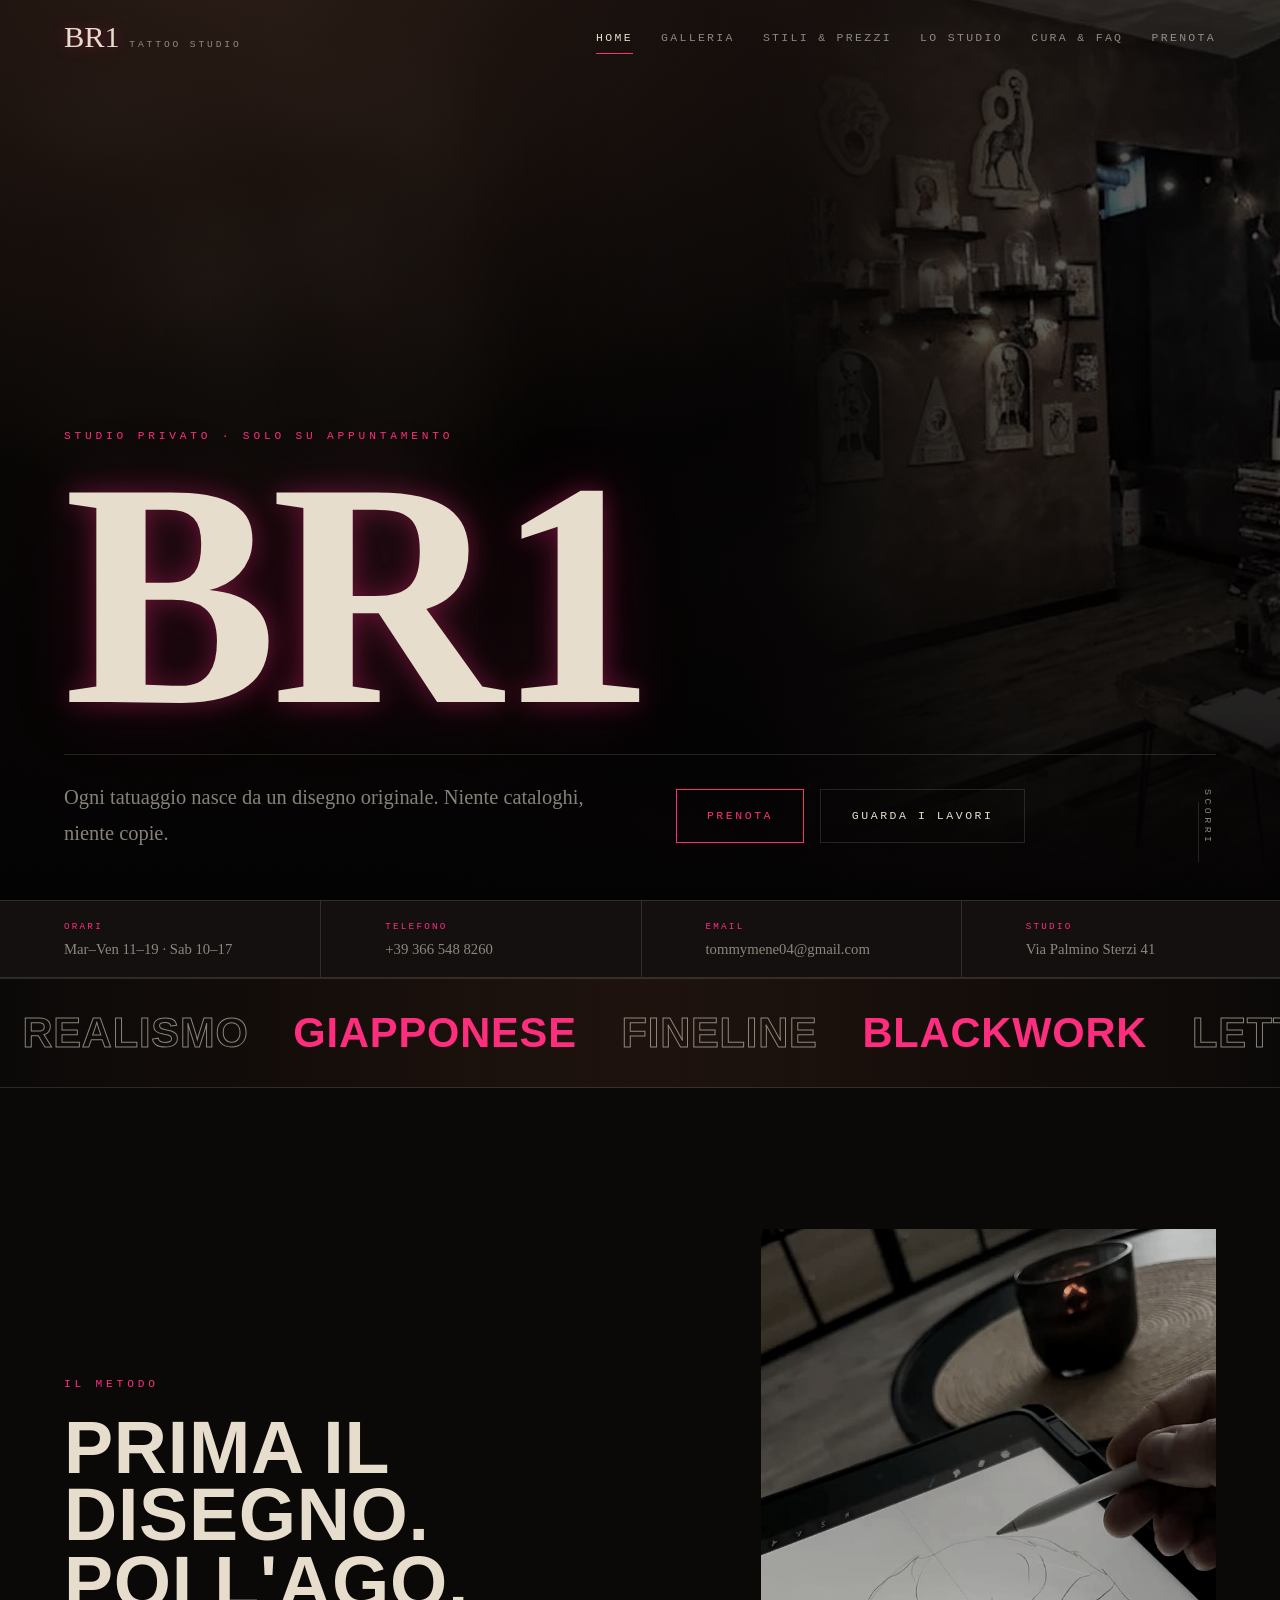
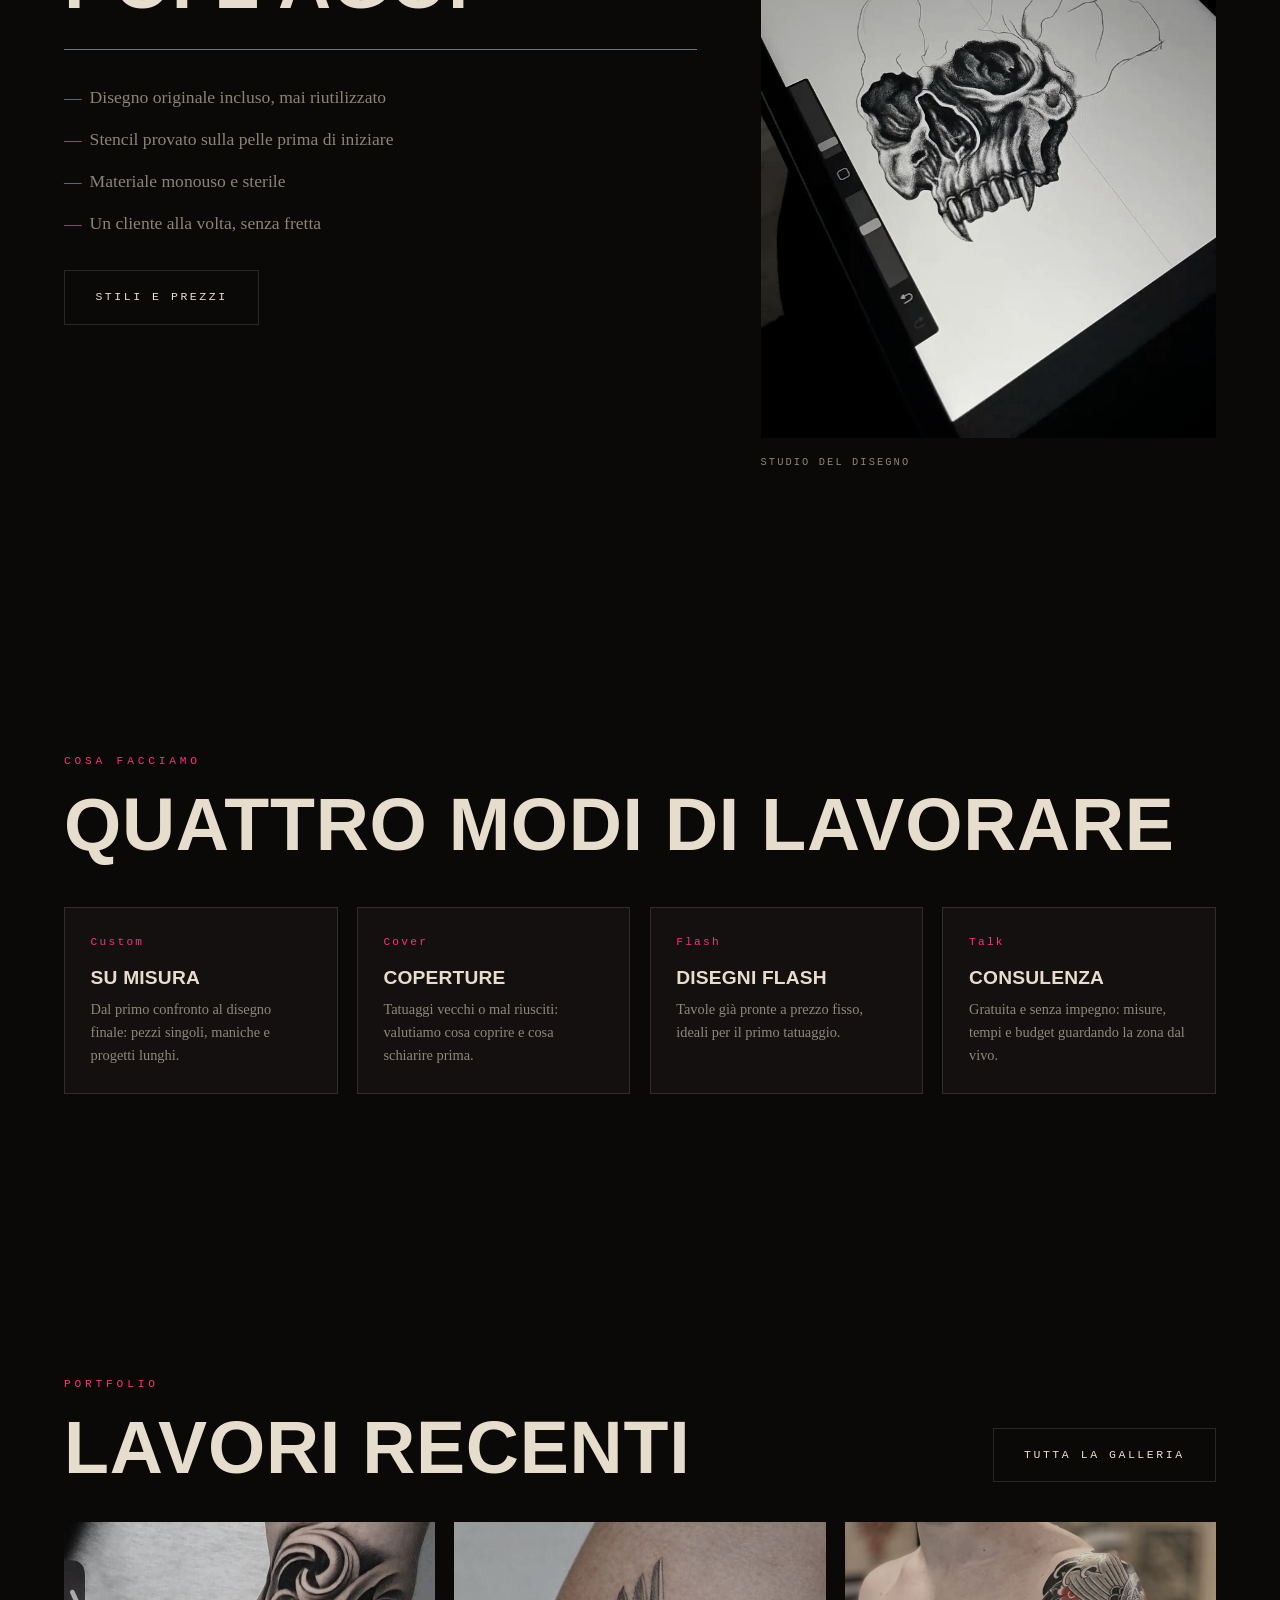
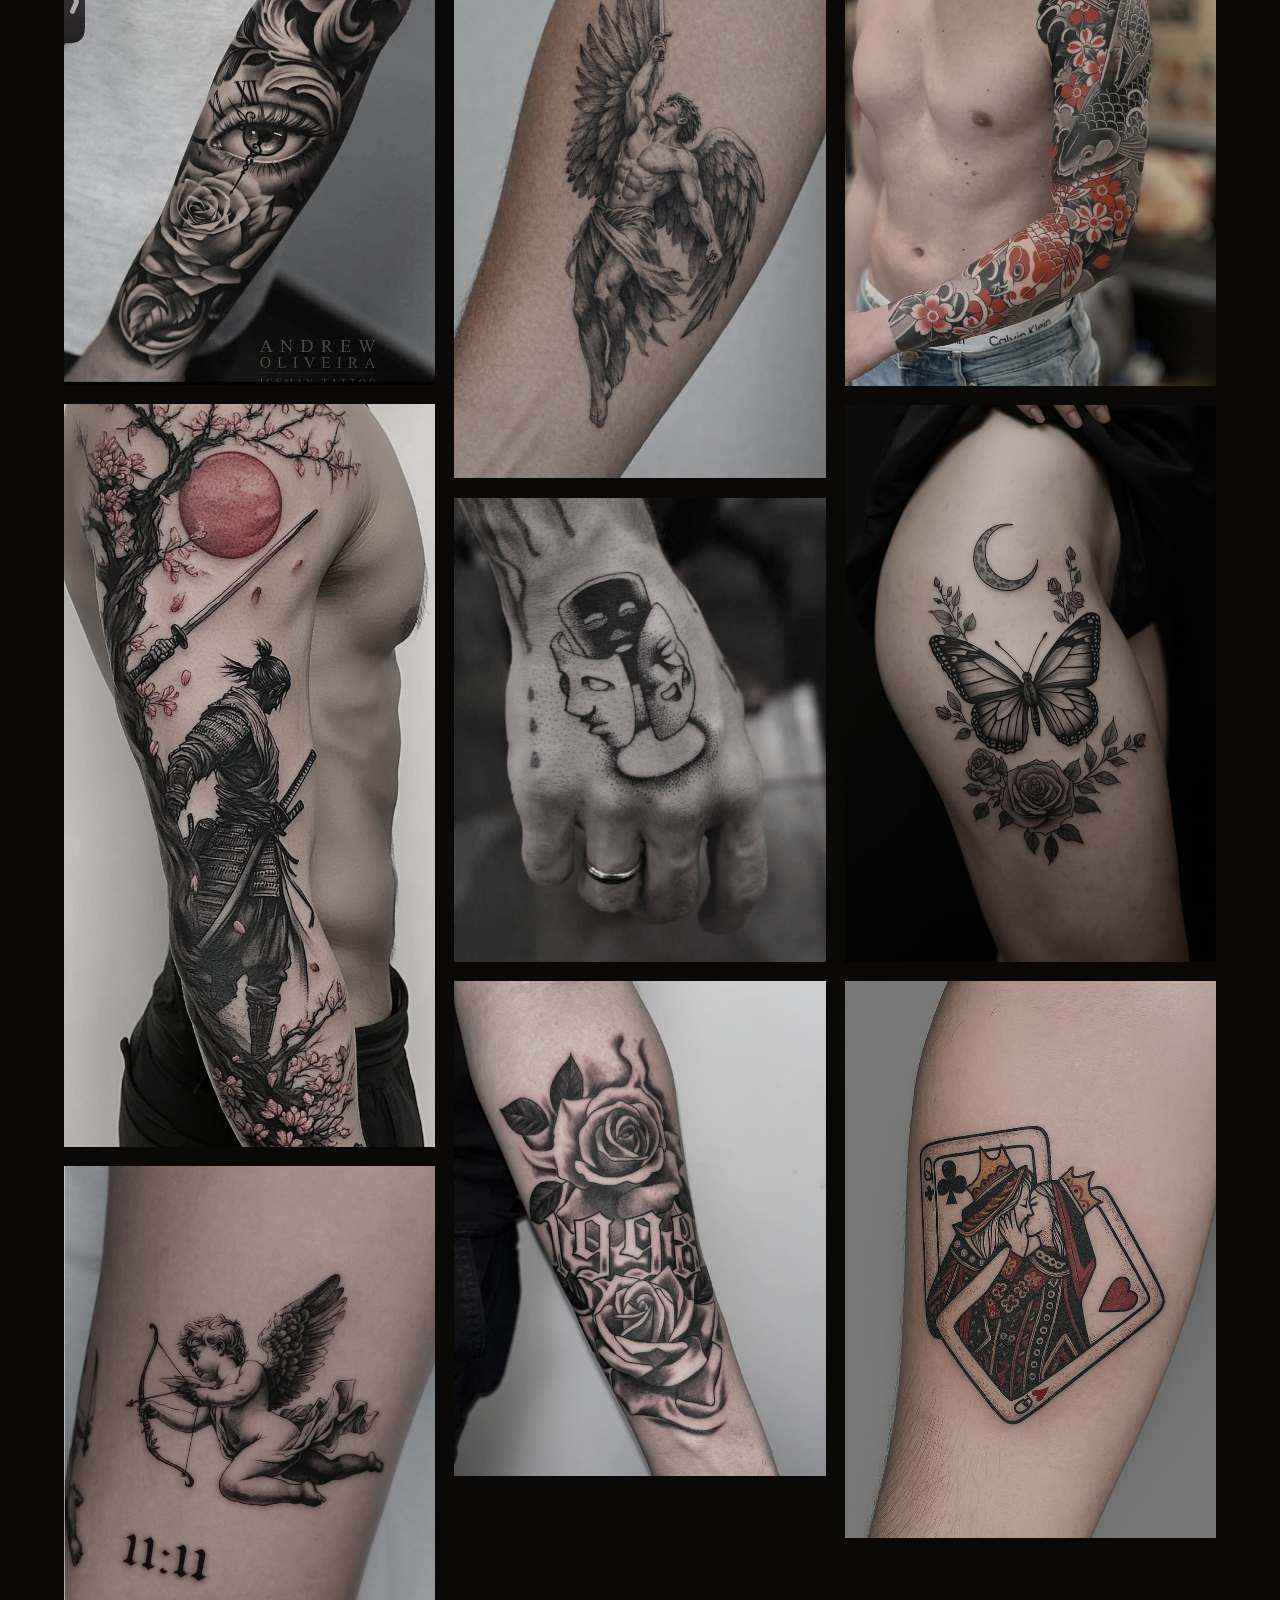
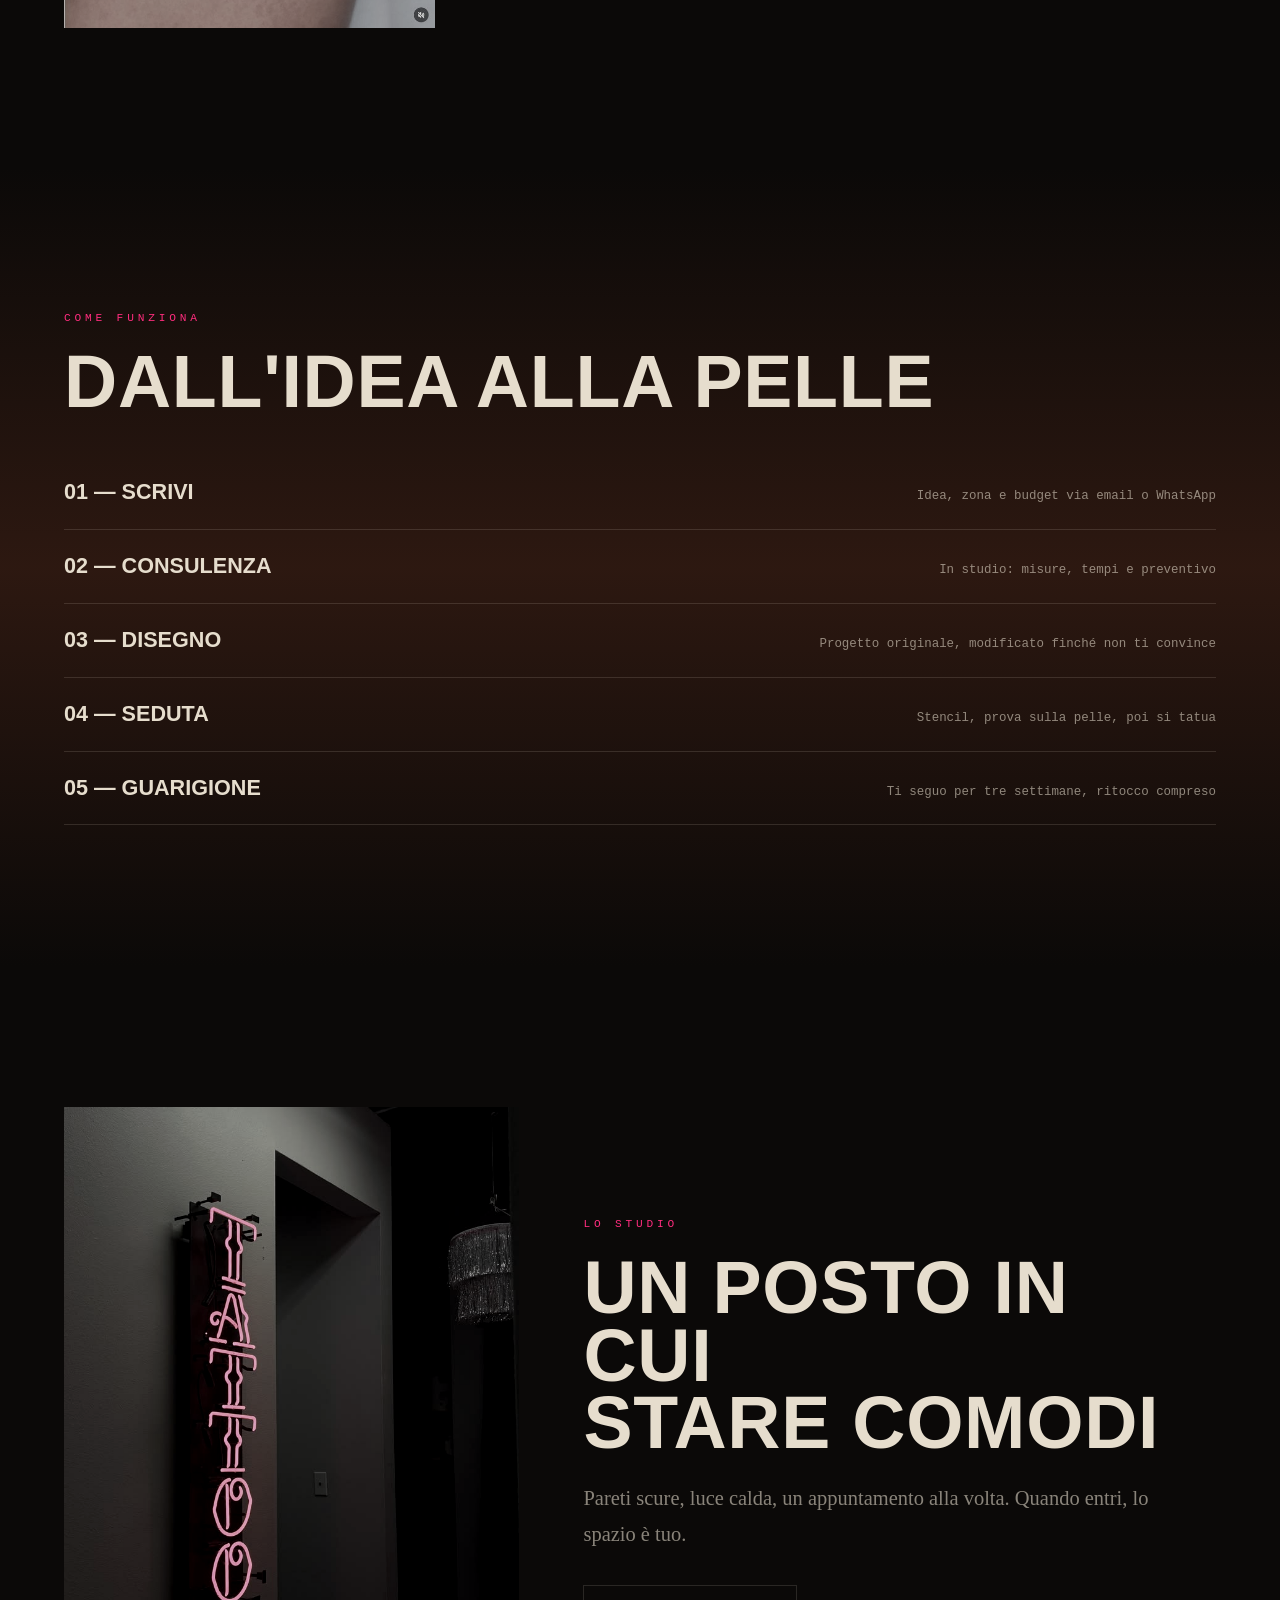
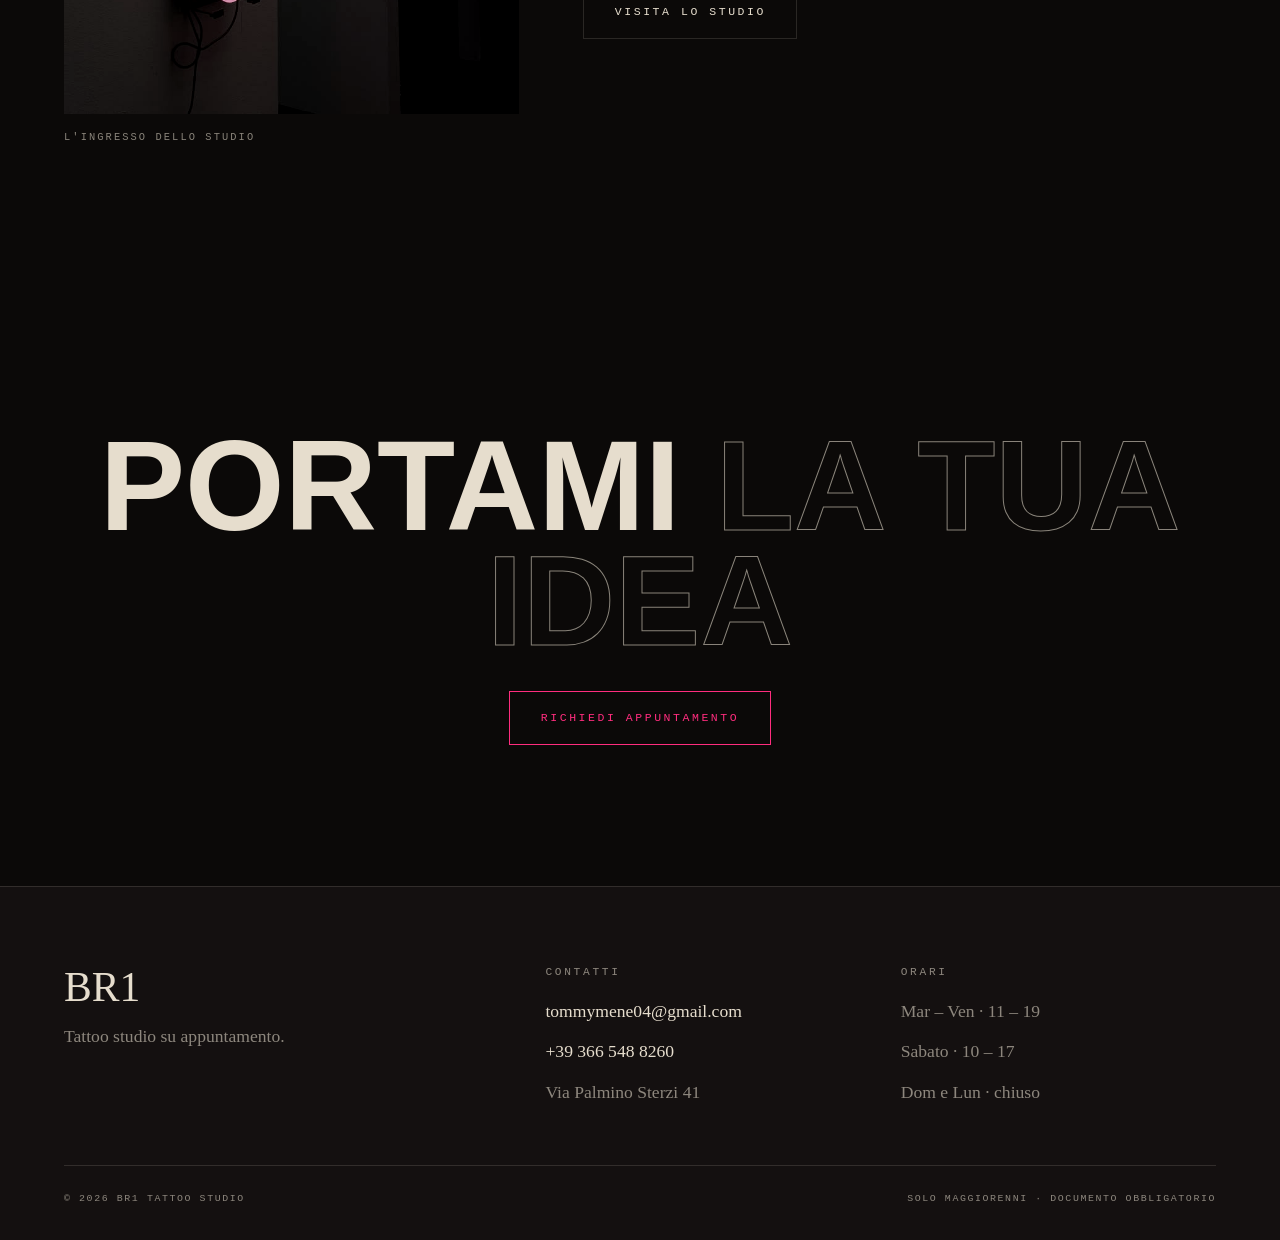
==== commit 0cc7edc5: "Add files via upload" ====
--- a/index.html
+++ b/index.html
@@ -12,8 +12,11 @@
 <meta property="og:site_name" content="BR1 Tattoo Studio">
 <meta property="og:title" content="BR1 Tattoo Studio">
 <meta property="og:description" content="Tatuaggi su misura. Realismo, giapponese, fineline, blackwork. Solo su appuntamento.">
-<meta property="og:image" content="https://ESEMPIO.IT/og-preview.jpg">
-<meta property="og:url" content="https://ESEMPIO.IT/">
+<meta property="og:image" content="og-preview.jpg">
+<meta property="og:image:width" content="1200">
+<meta property="og:image:height" content="630">
+<meta property="og:image:alt" content="BR1 Tattoo Studio">
+<meta name="twitter:image" content="og-preview.jpg">
 <meta name="twitter:card" content="summary_large_image">
 <link rel="preconnect" href="https://fonts.googleapis.com">
 <link rel="preconnect" href="https://fonts.gstatic.com" crossorigin>
@@ -40,7 +43,7 @@
 <main>
 
   <section class="hero">
-    <div class="hero__bg" style="background-image:url('img/studio-interno.jpg')"></div>
+    <div class="hero__bg hero__bg--home"></div>
     <div class="hero__grain"></div>
     <div class="hero__inner">
       <span class="eyebrow">Studio privato · Solo su appuntamento</span>
@@ -131,7 +134,7 @@
         <div class="reveal"><span class="eyebrow">Portfolio</span><h2 class="mask"><span>Lavori recenti</span></h2></div>
         <a class="btn reveal" href="galleria.html"><span>Tutta la galleria</span></a>
       </div>
-      <div class="works">
+      <div class="works works--rail">
         <a class="work reveal" href="galleria.html"><img src="img/realismo-occhio-orologio.jpg" alt="Occhio realistico con orologio e rose sull'avambraccio"><span class="work__label"><strong>Il tempo che guarda</strong><em>Realismo</em></span></a>
         <a class="work reveal" data-d="1" href="galleria.html"><img src="img/giapponese-samurai.jpg" alt="Manica con samurai, sole rosso e ciliegi in fiore"><span class="work__label"><strong>Samurai</strong><em>Giapponese</em></span></a>
         <a class="work reveal" data-d="2" href="galleria.html"><img src="img/fineline-cherubino.jpg" alt="Cherubino con arco tatuato in fineline"><span class="work__label"><strong>Cherubino</strong><em>Fineline</em></span></a>
@@ -142,6 +145,7 @@
         <a class="work reveal" data-d="1" href="galleria.html"><img src="img/dark-farfalla.jpg" alt="Farfalla, luna e rose tatuate sulla coscia"><span class="work__label"><strong>Falena e luna</strong><em>Blackwork</em></span></a>
         <a class="work reveal" data-d="2" href="galleria.html"><img src="img/oldschool-carte.jpg" alt="Re e regina di carte da gioco a colori"><span class="work__label"><strong>Re e regina</strong><em>Old School</em></span></a>
       </div>
+      <span class="rail-hint">← Scorri di lato per vedere altri lavori</span>
     </div>
   </section>
 
--- a/css/style.css
+++ b/css/style.css
@@ -476,3 +476,70 @@
   .strip>*:nth-child(odd){border-left:0}
   .strip>*:nth-child(n+3){border-top:var(--rule)}
 }
+
+
+/* ---------- 27. HERO: immagine dedicata per desktop e mobile ---------- */
+.hero__bg--home{background-image:url('../img/studio-interno.jpg')}
+.hero__bg--galleria{background-image:url('../img/macchinetta.jpg')}
+.hero__bg--stili{background-image:url('../img/giapponese-samurai.jpg')}
+.hero__bg--studio{background-image:url('../img/studio-interno.jpg')}
+.hero__bg--cura{background-image:url('../img/fineline-tartaruga.jpg')}
+.hero__bg--contatti{background-image:url('../img/insegna-neon.jpg')}
+@media(min-width:820px){
+  .hero__bg--home{background-image:url('../img/hero-home.jpg')}
+  .hero__bg--galleria{background-image:url('../img/hero-galleria.jpg')}
+  .hero__bg--stili{background-image:url('../img/hero-stili.jpg')}
+  .hero__bg--studio{background-image:url('../img/hero-studio.jpg')}
+  .hero__bg--cura{background-image:url('../img/hero-cura.jpg')}
+  .hero__bg--contatti{background-image:url('../img/hero-contatti.jpg')}
+  .hero--page{min-height:72svh}
+  .hero--page .hero__bg{filter:none;animation:none;transform:none;inset:0}
+}
+
+/* ---------- 28. MENU SEMPRE VISIBILE SU MOBILE ---------- */
+@media(max-width:860px){
+  .site-head{
+    background:rgba(11,9,8,.92);
+    backdrop-filter:blur(14px) saturate(1.1);
+    border-bottom-color:var(--bone-faint);
+    padding-block:.85rem;
+  }
+  .site-head.is-stuck{padding-block:.85rem}
+  .nav-toggle:checked~.nav{background:var(--ink)}
+}
+
+/* ---------- 29. GALLERIA SU MOBILE ---------- */
+/* le etichette restano visibili dove non c'è il passaggio del mouse */
+@media(hover:none){
+  .work__label{opacity:1;transform:none;padding:1rem}
+  .work__label strong{font-size:1rem}
+  .work img{filter:grayscale(.25) brightness(.95)}
+}
+
+@media(max-width:639px){
+  /* galleria completa: due colonne invece di una */
+  .works{columns:2;column-gap:.6rem}
+  .work{margin-bottom:.6rem}
+  .work__label{padding:.6rem}
+  .work__label strong{font-size:.85rem;line-height:1.05}
+  .work__label em{font-size:.5rem;letter-spacing:.12em}
+
+  /* home: fila orizzontale che si scorre con il dito */
+  .works--rail{
+    columns:auto;display:flex;gap:.7rem;
+    overflow-x:auto;overscroll-behavior-x:contain;
+    scroll-snap-type:x mandatory;-webkit-overflow-scrolling:touch;
+    padding:0 var(--pad) 1.2rem;margin-inline:calc(var(--pad) * -1);
+    scrollbar-width:none;
+  }
+  .works--rail::-webkit-scrollbar{display:none}
+  .works--rail .work{flex:0 0 68%;margin:0;scroll-snap-align:center}
+  .works--rail .work img{aspect-ratio:3/4;object-fit:cover}
+}
+.rail-hint{display:none}
+@media(max-width:639px){
+  .rail-hint{
+    display:block;font-family:var(--f-util);font-size:.6rem;letter-spacing:.24em;
+    text-transform:uppercase;color:var(--bone-dim);margin-top:.4rem;
+  }
+}
